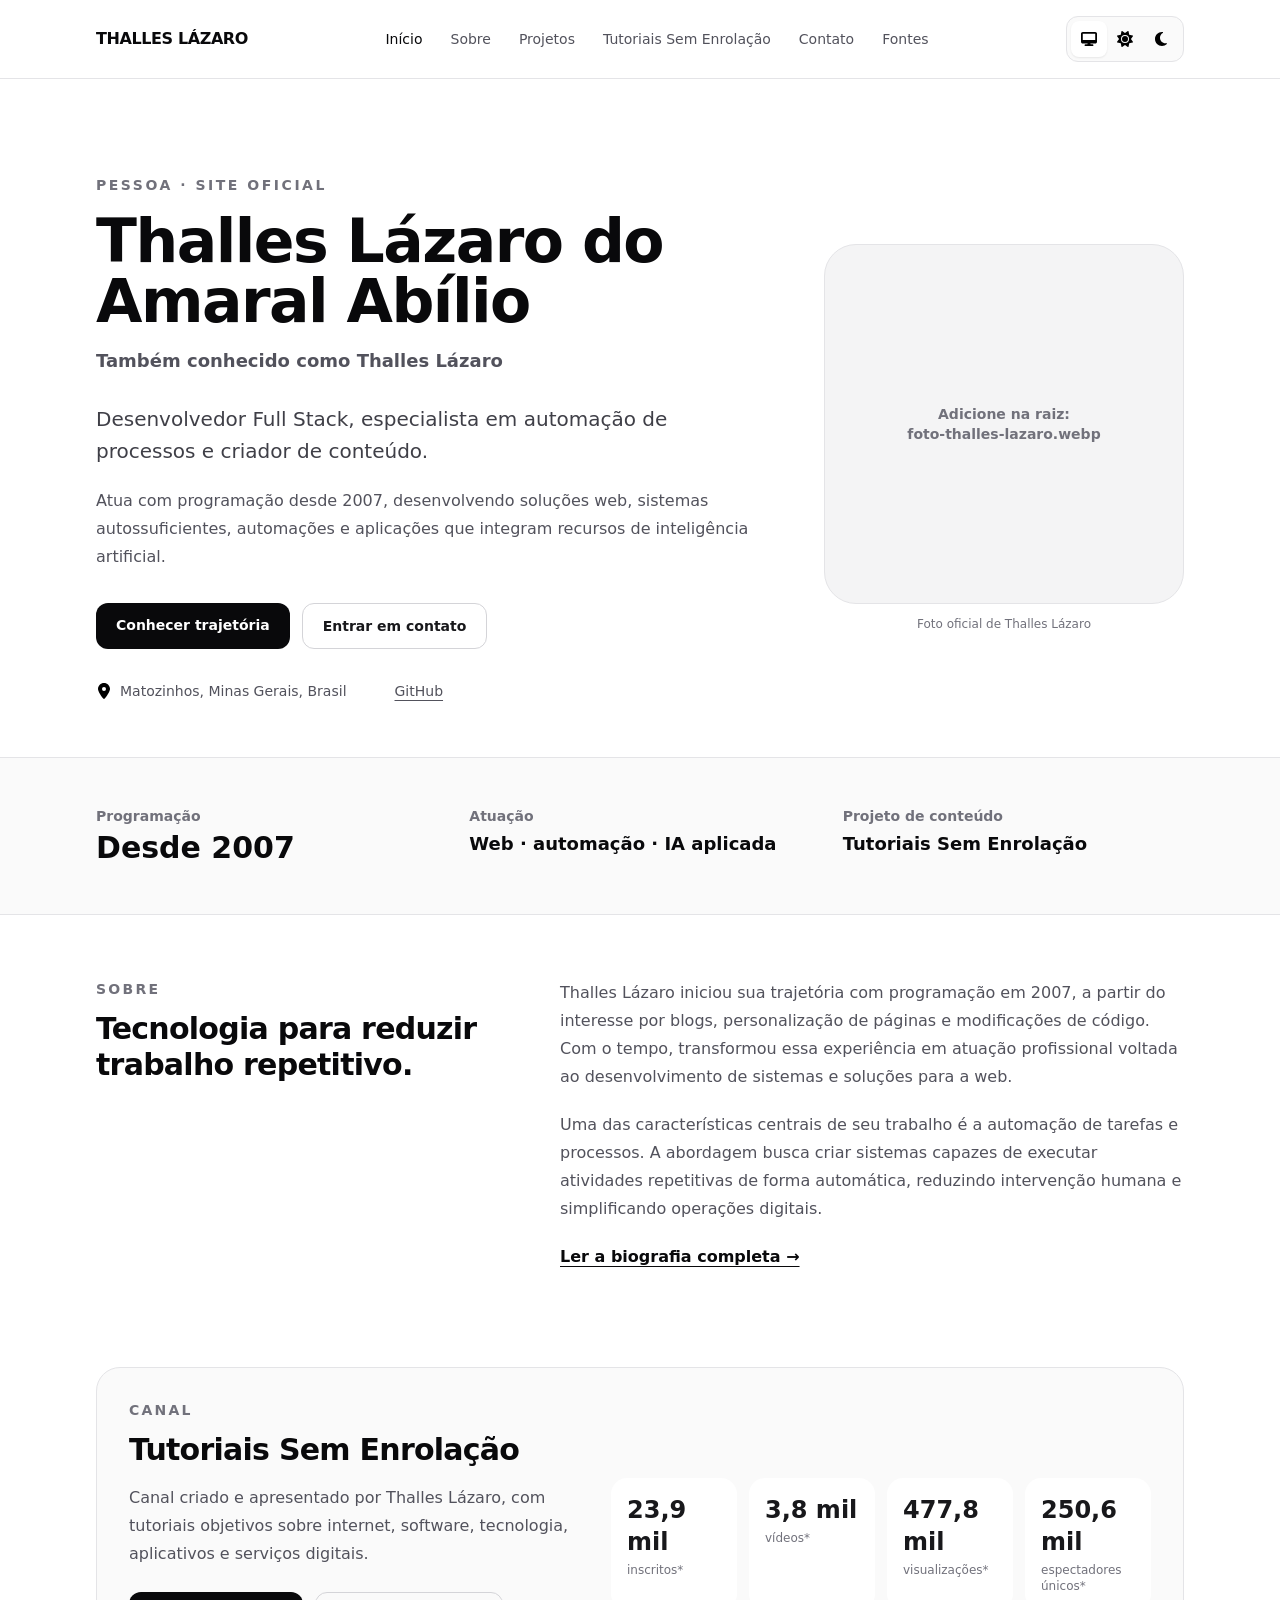
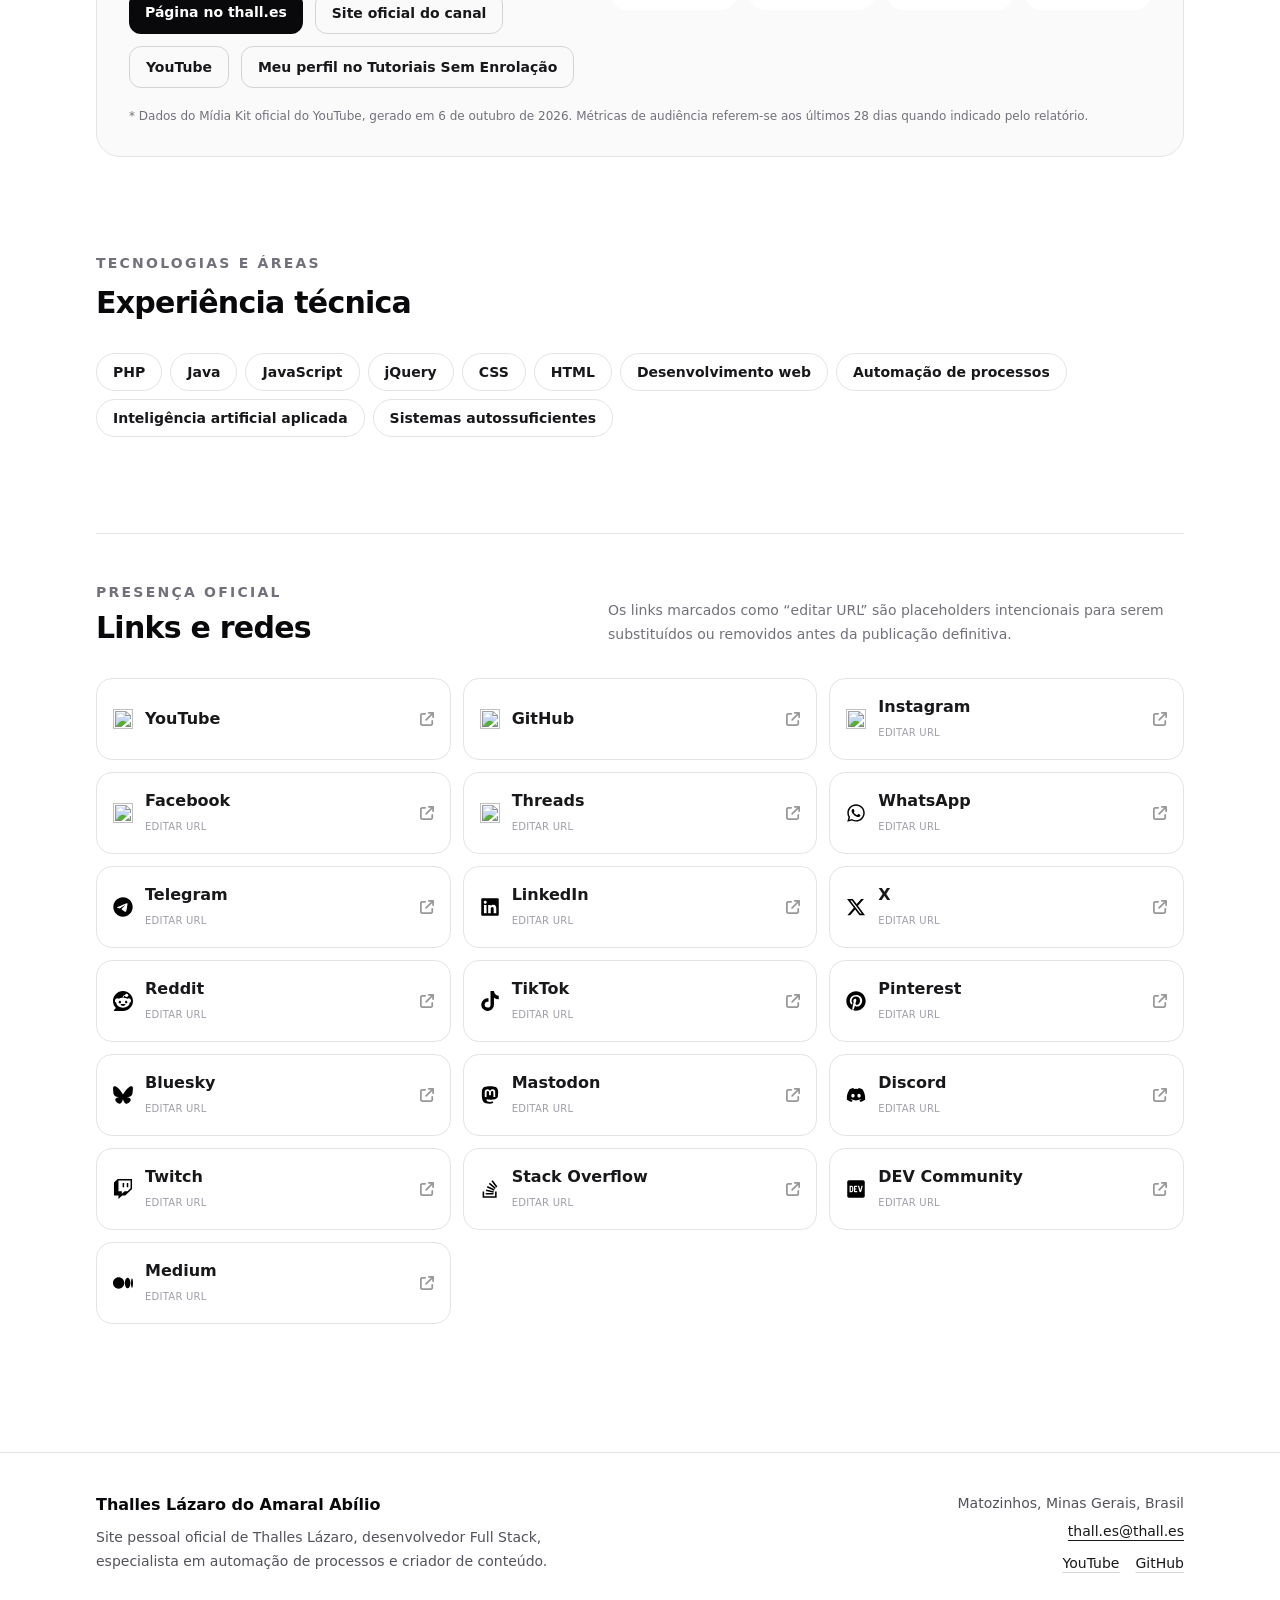
==== index.html @ d6cbf099 "Add files via upload" ====
<!doctype html>
<html lang="pt-BR">
<head>
  <meta charset="utf-8">
  <meta name="viewport" content="width=device-width,initial-scale=1">
  <title>Thalles Lázaro — Desenvolvedor Full Stack e Automação</title>
  <meta name="description" content="Site oficial de Thalles Lázaro do Amaral Abílio, desenvolvedor Full Stack, especialista em automação de processos e criador do canal Tutoriais Sem Enrolação.">
  <meta name="author" content="Thalles Lázaro do Amaral Abílio">
  <meta name="robots" content="index,follow,max-image-preview:large,max-snippet:-1,max-video-preview:-1">
  <meta name="referrer" content="strict-origin-when-cross-origin">
  <meta name="color-scheme" content="light dark">
  <meta name="theme-color" content="#fafafa" id="meta-theme-color">
  <link rel="canonical" href="https://thall.es/">
  <link rel="alternate" hreflang="pt-BR" href="https://thall.es/">
  <link rel="alternate" hreflang="x-default" href="https://thall.es/">
  <link rel="me" href="https://www.youtube.com/@TutoriaisSE">
  <link rel="me" href="https://github.com/ThallesLazaro/Eu">
  <link rel="me" href="http://tutoriaisse.com/perfil-thalles-lazaro">
  <link rel="icon" href="/favicon.svg" type="image/svg+xml">
  <link rel="manifest" href="/site.webmanifest">

  <meta property="og:locale" content="pt_BR">
  <meta property="og:type" content="profile">
  <meta property="og:site_name" content="Thalles Lázaro">
  <meta property="og:title" content="Thalles Lázaro — Desenvolvedor Full Stack e Automação">
  <meta property="og:description" content="Site oficial de Thalles Lázaro do Amaral Abílio, desenvolvedor Full Stack, especialista em automação de processos e criador do canal Tutoriais Sem Enrolação.">
  <meta property="og:url" content="https://thall.es/">
  <meta property="og:image" content="https://thall.es/thalles-lazaro-og.webp">
  <meta property="og:image:width" content="1200">
  <meta property="og:image:height" content="630">
  <meta property="og:image:alt" content="Thalles Lázaro — Desenvolvedor Full Stack e Automação">

  <meta name="twitter:card" content="summary_large_image">
  <meta name="twitter:title" content="Thalles Lázaro — Desenvolvedor Full Stack e Automação">
  <meta name="twitter:description" content="Site oficial de Thalles Lázaro do Amaral Abílio, desenvolvedor Full Stack, especialista em automação de processos e criador do canal Tutoriais Sem Enrolação.">
  <meta name="twitter:image" content="https://thall.es/thalles-lazaro-og.webp">
  <meta name="twitter:image:alt" content="Thalles Lázaro — Desenvolvedor Full Stack e Automação">

  <script>
(function () {
  const key = 'thalles-tema';
  const saved = localStorage.getItem(key);
  const mode = saved === 'claro' || saved === 'escuro' || saved === 'sistema' ? saved : 'sistema';
  const dark = mode === 'escuro' || (mode === 'sistema' && window.matchMedia('(prefers-color-scheme: dark)').matches);
  document.documentElement.classList.toggle('dark', dark);
  document.documentElement.dataset.themeMode = mode;
})();
</script>
  <link rel="stylesheet" href="/tailwind.css">
  <link rel="stylesheet" href="/estilo.css">
  <script type="application/ld+json">
{
  "@context": "https://schema.org",
  "@graph": [
    {
      "@type": "Person",
      "@id": "https://thall.es/#thalles-lazaro",
      "name": "Thalles Lázaro do Amaral Abílio",
      "alternateName": "Thalles Lázaro",
      "url": "https://thall.es/",
      "description": "Desenvolvedor Full Stack, especialista em automação de processos e criador de conteúdo, com atuação em programação desde 2007.",
      "jobTitle": [
        "Desenvolvedor Full Stack",
        "Especialista em automação de processos",
        "Criador de conteúdo"
      ],
      "email": "mailto:thall.es@thall.es",
      "homeLocation": {
        "@type": "Place",
        "name": "Matozinhos, Minas Gerais, Brasil",
        "address": {
          "@type": "PostalAddress",
          "addressLocality": "Matozinhos",
          "addressRegion": "MG",
          "addressCountry": "BR"
        }
      },
      "knowsAbout": [
        "Desenvolvimento web",
        "PHP",
        "Java",
        "JavaScript",
        "jQuery",
        "CSS",
        "HTML",
        "Automação de processos",
        "Inteligência artificial aplicada a sistemas",
        "Aplicações web"
      ],
      "sameAs": [
        "https://www.youtube.com/@TutoriaisSE",
        "https://github.com/ThallesLazaro/Eu",
        "http://tutoriaisse.com/perfil-thalles-lazaro"
      ],
      "image": {
        "@id": "https://thall.es/#foto-thalles-lazaro"
      },
      "subjectOf": [
        {
          "@type": "ProfilePage",
          "name": "Perfil de Thalles Lázaro no Tutoriais Sem Enrolação",
          "url": "http://tutoriaisse.com/perfil-thalles-lazaro"
        }
      ]
    },
    {
      "@type": "ImageObject",
      "@id": "https://thall.es/#foto-thalles-lazaro",
      "name": "Thalles Lázaro do Amaral Abílio",
      "caption": "Foto oficial de Thalles Lázaro do Amaral Abílio",
      "contentUrl": "https://thall.es/foto-thalles-lazaro.webp",
      "url": "https://thall.es/foto-thalles-lazaro.webp",
      "representativeOfPage": true
    },
    {
      "@type": "WebSite",
      "@id": "https://thall.es/#website",
      "url": "https://thall.es/",
      "name": "Thalles Lázaro",
      "description": "Site pessoal oficial de Thalles Lázaro do Amaral Abílio.",
      "inLanguage": "pt-BR",
      "publisher": {
        "@id": "https://thall.es/#thalles-lazaro"
      }
    },
    {
      "@type": "ProfilePage",
      "@id": "https://thall.es/#profilepage",
      "url": "https://thall.es/",
      "name": "Thalles Lázaro do Amaral Abílio",
      "description": "Site oficial de Thalles Lázaro do Amaral Abílio, desenvolvedor Full Stack, especialista em automação de processos e criador do canal Tutoriais Sem Enrolação.",
      "inLanguage": "pt-BR",
      "isPartOf": {
        "@id": "https://thall.es/#website"
      },
      "about": {
        "@id": "https://thall.es/#thalles-lazaro"
      },
      "mainEntity": {
        "@id": "https://thall.es/#thalles-lazaro"
      },
      "primaryImageOfPage": {
        "@id": "https://thall.es/#foto-thalles-lazaro"
      }
    }
  ]
}
</script>
  <script src="/script.js" defer></script>
</head>
<body class="min-h-screen bg-white text-zinc-900 antialiased dark:bg-zinc-950 dark:text-zinc-100">

<header class="border-b border-zinc-200 bg-white/95 dark:border-zinc-800 dark:bg-zinc-950/95">
  <div class="mx-auto flex max-w-6xl items-center justify-between gap-4 px-4 py-4 sm:px-6 lg:px-8">
    <a href="/" class="min-w-0 text-base font-black tracking-tight text-zinc-950 dark:text-white" aria-label="Thalles Lázaro — início">THALLES LÁZARO</a>
    <nav class="hidden items-center gap-1 lg:flex" aria-label="Navegação principal"><a href="/" class="rounded-lg px-3 py-2 text-sm font-medium transition hover:bg-zinc-100 dark:hover:bg-zinc-900 text-zinc-950 dark:text-white" aria-current="page">Início</a><a href="/sobre" class="rounded-lg px-3 py-2 text-sm font-medium transition hover:bg-zinc-100 dark:hover:bg-zinc-900 text-zinc-600 dark:text-zinc-300" >Sobre</a><a href="/projetos" class="rounded-lg px-3 py-2 text-sm font-medium transition hover:bg-zinc-100 dark:hover:bg-zinc-900 text-zinc-600 dark:text-zinc-300" >Projetos</a><a href="/tutoriais-sem-enrolacao" class="rounded-lg px-3 py-2 text-sm font-medium transition hover:bg-zinc-100 dark:hover:bg-zinc-900 text-zinc-600 dark:text-zinc-300" >Tutoriais Sem Enrolação</a><a href="/contato" class="rounded-lg px-3 py-2 text-sm font-medium transition hover:bg-zinc-100 dark:hover:bg-zinc-900 text-zinc-600 dark:text-zinc-300" >Contato</a><a href="/fontes" class="rounded-lg px-3 py-2 text-sm font-medium transition hover:bg-zinc-100 dark:hover:bg-zinc-900 text-zinc-600 dark:text-zinc-300" >Fontes</a></nav>
    <div class="flex items-center gap-2">
      <div class="flex items-center rounded-xl border border-zinc-200 bg-zinc-50 p-1 dark:border-zinc-800 dark:bg-zinc-900" role="group" aria-label="Tema do site">
        <button type="button" data-theme-choice="sistema" class="theme-choice inline-flex min-h-9 min-w-9 items-center justify-center rounded-lg px-2 text-xs font-semibold text-zinc-600 transition hover:bg-white dark:text-zinc-300 dark:hover:bg-zinc-800" aria-label="Usar tema do sistema" title="Sistema">
          <img src="/fa-desktop.svg" alt="" class="h-4 w-4 dark:invert" width="16" height="16">
          <span class="sr-only">Sistema</span>
        </button>
        <button type="button" data-theme-choice="claro" class="theme-choice inline-flex min-h-9 min-w-9 items-center justify-center rounded-lg px-2 text-xs font-semibold text-zinc-600 transition hover:bg-white dark:text-zinc-300 dark:hover:bg-zinc-800" aria-label="Usar tema claro" title="Claro">
          <img src="/fa-sun.svg" alt="" class="h-4 w-4 dark:invert" width="16" height="16">
          <span class="sr-only">Claro</span>
        </button>
        <button type="button" data-theme-choice="escuro" class="theme-choice inline-flex min-h-9 min-w-9 items-center justify-center rounded-lg px-2 text-xs font-semibold text-zinc-600 transition hover:bg-white dark:text-zinc-300 dark:hover:bg-zinc-800" aria-label="Usar tema escuro" title="Escuro">
          <img src="/fa-moon.svg" alt="" class="h-4 w-4 dark:invert" width="16" height="16">
          <span class="sr-only">Escuro</span>
        </button>
      </div>
      <details class="relative lg:hidden">
        <summary class="flex min-h-11 min-w-11 cursor-pointer list-none items-center justify-center rounded-xl border border-zinc-200 bg-white text-zinc-900 dark:border-zinc-800 dark:bg-zinc-950 dark:text-white" aria-label="Abrir menu">
          <img src="/fa-bars.svg" alt="" class="h-5 w-5 dark:invert" width="20" height="20">
        </summary>
        <nav class="absolute right-0 z-20 mt-2 w-72 rounded-2xl border border-zinc-200 bg-white p-2 shadow-xl dark:border-zinc-800 dark:bg-zinc-950" aria-label="Navegação móvel"><a href="/" class="block rounded-lg px-3 py-2 text-sm font-medium hover:bg-zinc-100 dark:hover:bg-zinc-900">Início</a><a href="/sobre" class="block rounded-lg px-3 py-2 text-sm font-medium hover:bg-zinc-100 dark:hover:bg-zinc-900">Sobre</a><a href="/projetos" class="block rounded-lg px-3 py-2 text-sm font-medium hover:bg-zinc-100 dark:hover:bg-zinc-900">Projetos</a><a href="/tutoriais-sem-enrolacao" class="block rounded-lg px-3 py-2 text-sm font-medium hover:bg-zinc-100 dark:hover:bg-zinc-900">Tutoriais Sem Enrolação</a><a href="/contato" class="block rounded-lg px-3 py-2 text-sm font-medium hover:bg-zinc-100 dark:hover:bg-zinc-900">Contato</a><a href="/fontes" class="block rounded-lg px-3 py-2 text-sm font-medium hover:bg-zinc-100 dark:hover:bg-zinc-900">Fontes</a></nav>
      </details>
    </div>
  </div>
</header>
<main>

<section class="mx-auto max-w-6xl px-4 pb-14 pt-14 sm:px-6 sm:pt-20 lg:px-8 lg:pt-24">
  <div class="grid items-center gap-12 lg:grid-cols-[1fr_360px] lg:gap-16">
    <div>
      <p class="mb-4 text-sm font-bold uppercase tracking-[0.18em] text-zinc-500 dark:text-zinc-400">Pessoa · site oficial</p>
      <h1 class="max-w-4xl text-4xl font-black tracking-tight text-zinc-950 sm:text-5xl lg:text-6xl dark:text-white">Thalles Lázaro do Amaral Abílio</h1>
      <p class="mt-4 text-lg font-semibold text-zinc-600 dark:text-zinc-300">Também conhecido como Thalles Lázaro</p>
      <p class="mt-7 max-w-3xl text-xl leading-8 text-zinc-700 dark:text-zinc-300">Desenvolvedor Full Stack, especialista em automação de processos e criador de conteúdo.</p>
      <p class="mt-5 max-w-3xl text-base leading-7 text-zinc-600 dark:text-zinc-400">Atua com programação desde 2007, desenvolvendo soluções web, sistemas autossuficientes, automações e aplicações que integram recursos de inteligência artificial.</p>
      <div class="mt-8 flex flex-wrap gap-3">
        <a href="/sobre" class="rounded-xl bg-zinc-950 px-5 py-3 text-sm font-bold text-white transition hover:bg-zinc-800 dark:bg-white dark:text-zinc-950 dark:hover:bg-zinc-200">Conhecer trajetória</a>
        <a href="mailto:thall.es@thall.es" class="rounded-xl border border-zinc-300 px-5 py-3 text-sm font-bold text-zinc-900 transition hover:bg-zinc-50 dark:border-zinc-700 dark:text-white dark:hover:bg-zinc-900">Entrar em contato</a>
      </div>
      <div class="mt-8 flex flex-wrap gap-x-6 gap-y-3 text-sm text-zinc-600 dark:text-zinc-400">
        <span class="inline-flex items-center gap-2"><img src="/fa-location-dot.svg" alt="" class="h-4 w-4 dark:invert" width="16" height="16">Matozinhos, Minas Gerais, Brasil</span>
        <a href="https://github.com/ThallesLazaro/Eu" target="_blank" rel="me noopener noreferrer" class="inline-flex items-center gap-2 underline underline-offset-4"><img src="/fa-github.svg" alt="" class="h-4 w-4 dark:invert" width="16" height="16">GitHub</a>
      </div>
    </div>
    <div class="mx-auto w-full max-w-sm">
      <div class="aspect-square overflow-hidden rounded-[2rem] border border-zinc-200 bg-zinc-100 dark:border-zinc-800 dark:bg-zinc-900">
        <img src="/foto-thalles-lazaro.webp" alt="Thalles Lázaro do Amaral Abílio" width="1200" height="1200" fetchpriority="high" class="h-full w-full object-cover" onerror="this.hidden=true;this.nextElementSibling.hidden=false">
        <div hidden class="flex h-full w-full items-center justify-center text-center text-sm font-semibold text-zinc-500 dark:text-zinc-400">Adicione na raiz:<br>foto-thalles-lazaro.webp</div>
      </div>
      <p class="mt-3 text-center text-xs text-zinc-500 dark:text-zinc-500">Foto oficial de Thalles Lázaro</p>
    </div>
  </div>
</section>

<section class="border-y border-zinc-200 bg-zinc-50 dark:border-zinc-800 dark:bg-zinc-900/40">
  <div class="mx-auto grid max-w-6xl gap-8 px-4 py-12 sm:px-6 md:grid-cols-3 lg:px-8">
    <div><p class="text-sm font-semibold text-zinc-500">Programação</p><p class="mt-1 text-3xl font-black text-zinc-950 dark:text-white">Desde 2007</p></div>
    <div><p class="text-sm font-semibold text-zinc-500">Atuação</p><p class="mt-1 text-lg font-bold text-zinc-950 dark:text-white">Web · automação · IA aplicada</p></div>
    <div><p class="text-sm font-semibold text-zinc-500">Projeto de conteúdo</p><p class="mt-1 text-lg font-bold text-zinc-950 dark:text-white">Tutoriais Sem Enrolação</p></div>
  </div>
</section>

<section class="mx-auto max-w-6xl px-4 py-16 sm:px-6 lg:px-8">
  <div class="grid gap-12 lg:grid-cols-[0.8fr_1.2fr]">
    <div><p class="text-sm font-bold uppercase tracking-[0.16em] text-zinc-500">Sobre</p><h2 class="mt-3 text-3xl font-black tracking-tight text-zinc-950 dark:text-white">Tecnologia para reduzir trabalho repetitivo.</h2></div>
    <div class="space-y-5 text-base leading-7 text-zinc-600 dark:text-zinc-300">
      <p>Thalles Lázaro iniciou sua trajetória com programação em 2007, a partir do interesse por blogs, personalização de páginas e modificações de código. Com o tempo, transformou essa experiência em atuação profissional voltada ao desenvolvimento de sistemas e soluções para a web.</p>
      <p>Uma das características centrais de seu trabalho é a automação de tarefas e processos. A abordagem busca criar sistemas capazes de executar atividades repetitivas de forma automática, reduzindo intervenção humana e simplificando operações digitais.</p>
      <p><a href="/sobre" class="font-bold text-zinc-950 underline underline-offset-4 dark:text-white">Ler a biografia completa →</a></p>
    </div>
  </div>
</section>

<section class="mx-auto max-w-6xl px-4 py-8 sm:px-6 lg:px-8">
  <div class="rounded-3xl border border-zinc-200 bg-zinc-50 p-6 sm:p-8 dark:border-zinc-800 dark:bg-zinc-900/50">
    <div class="grid gap-8 lg:grid-cols-[1fr_1.2fr] lg:items-center">
      <div>
        <p class="text-sm font-bold uppercase tracking-[0.16em] text-zinc-500">Canal</p>
        <h2 class="mt-3 text-3xl font-black tracking-tight text-zinc-950 dark:text-white">Tutoriais Sem Enrolação</h2>
        <p class="mt-4 leading-7 text-zinc-600 dark:text-zinc-300">Canal criado e apresentado por Thalles Lázaro, com tutoriais objetivos sobre internet, software, tecnologia, aplicativos e serviços digitais.</p>
        <div class="mt-6 flex flex-wrap gap-3"><a href="/tutoriais-sem-enrolacao" class="rounded-xl bg-zinc-950 px-4 py-2.5 text-sm font-bold text-white dark:bg-white dark:text-zinc-950">Página no thall.es</a><a href="http://tutoriaisse.com/" target="_blank" rel="noopener noreferrer" class="rounded-xl border border-zinc-300 px-4 py-2.5 text-sm font-bold dark:border-zinc-700">Site oficial do canal</a><a href="https://www.youtube.com/@TutoriaisSE" target="_blank" rel="me noopener noreferrer" class="rounded-xl border border-zinc-300 px-4 py-2.5 text-sm font-bold dark:border-zinc-700">YouTube</a><a href="http://tutoriaisse.com/perfil-thalles-lazaro" target="_blank" rel="me noopener noreferrer" class="rounded-xl border border-zinc-300 px-4 py-2.5 text-sm font-bold dark:border-zinc-700">Meu perfil no Tutoriais Sem Enrolação</a></div>
      </div>
      <div class="grid grid-cols-2 gap-3 sm:grid-cols-4">
        <div class="rounded-2xl bg-white p-4 dark:bg-zinc-950"><p class="text-2xl font-black">23,9 mil</p><p class="mt-1 text-xs text-zinc-500">inscritos*</p></div>
        <div class="rounded-2xl bg-white p-4 dark:bg-zinc-950"><p class="text-2xl font-black">3,8 mil</p><p class="mt-1 text-xs text-zinc-500">vídeos*</p></div>
        <div class="rounded-2xl bg-white p-4 dark:bg-zinc-950"><p class="text-2xl font-black">477,8 mil</p><p class="mt-1 text-xs text-zinc-500">visualizações*</p></div>
        <div class="rounded-2xl bg-white p-4 dark:bg-zinc-950"><p class="text-2xl font-black">250,6 mil</p><p class="mt-1 text-xs text-zinc-500">espectadores únicos*</p></div>
      </div>
    </div>
    <p class="mt-5 text-xs text-zinc-500">* Dados do Mídia Kit oficial do YouTube, gerado em 6 de outubro de 2026. Métricas de audiência referem-se aos últimos 28 dias quando indicado pelo relatório.</p>
  </div>
</section>

<section class="mx-auto max-w-6xl px-4 py-16 sm:px-6 lg:px-8">
  <p class="text-sm font-bold uppercase tracking-[0.16em] text-zinc-500">Tecnologias e áreas</p>
  <h2 class="mt-3 text-3xl font-black tracking-tight text-zinc-950 dark:text-white">Experiência técnica</h2>
  <div class="mt-8 flex flex-wrap gap-2"><span class="rounded-full border border-zinc-200 bg-white px-4 py-2 text-sm font-semibold dark:border-zinc-800 dark:bg-zinc-900">PHP</span><span class="rounded-full border border-zinc-200 bg-white px-4 py-2 text-sm font-semibold dark:border-zinc-800 dark:bg-zinc-900">Java</span><span class="rounded-full border border-zinc-200 bg-white px-4 py-2 text-sm font-semibold dark:border-zinc-800 dark:bg-zinc-900">JavaScript</span><span class="rounded-full border border-zinc-200 bg-white px-4 py-2 text-sm font-semibold dark:border-zinc-800 dark:bg-zinc-900">jQuery</span><span class="rounded-full border border-zinc-200 bg-white px-4 py-2 text-sm font-semibold dark:border-zinc-800 dark:bg-zinc-900">CSS</span><span class="rounded-full border border-zinc-200 bg-white px-4 py-2 text-sm font-semibold dark:border-zinc-800 dark:bg-zinc-900">HTML</span><span class="rounded-full border border-zinc-200 bg-white px-4 py-2 text-sm font-semibold dark:border-zinc-800 dark:bg-zinc-900">Desenvolvimento web</span><span class="rounded-full border border-zinc-200 bg-white px-4 py-2 text-sm font-semibold dark:border-zinc-800 dark:bg-zinc-900">Automação de processos</span><span class="rounded-full border border-zinc-200 bg-white px-4 py-2 text-sm font-semibold dark:border-zinc-800 dark:bg-zinc-900">Inteligência artificial aplicada</span><span class="rounded-full border border-zinc-200 bg-white px-4 py-2 text-sm font-semibold dark:border-zinc-800 dark:bg-zinc-900">Sistemas autossuficientes</span></div>
</section>

<section class="mx-auto max-w-6xl px-4 py-8 sm:px-6 lg:px-8">
  <div class="flex flex-col gap-5 border-t border-zinc-200 pt-12 dark:border-zinc-800 sm:flex-row sm:items-end sm:justify-between">
    <div><p class="text-sm font-bold uppercase tracking-[0.16em] text-zinc-500">Presença oficial</p><h2 class="mt-2 text-3xl font-black tracking-tight text-zinc-950 dark:text-white">Links e redes</h2></div>
    <p class="max-w-xl text-sm leading-6 text-zinc-500">Os links marcados como “editar URL” são placeholders intencionais para serem substituídos ou removidos antes da publicação definitiva.</p>
  </div>
  <div class="mt-8 grid gap-3 sm:grid-cols-2 lg:grid-cols-3"><a href="https://www.youtube.com/@TutoriaisSE" target="_blank" rel="me noopener noreferrer" class="group flex min-h-16 items-center gap-3 rounded-2xl border border-zinc-200 bg-white p-4 transition hover:-translate-y-0.5 hover:border-zinc-400 dark:border-zinc-800 dark:bg-zinc-900 dark:hover:border-zinc-600" data-social-official="true">
          <img src="/fa-youtube.svg" alt="" class="h-5 w-5 shrink-0 dark:invert" width="20" height="20">
          <span class="min-w-0 flex-1"><span class="block font-semibold text-zinc-900 dark:text-white">YouTube</span></span>
          <img src="/fa-arrow-up-right-from-square.svg" alt="" class="h-3.5 w-3.5 opacity-40 dark:invert" width="14" height="14">
        </a>
<a href="https://github.com/ThallesLazaro/Eu" target="_blank" rel="me noopener noreferrer" class="group flex min-h-16 items-center gap-3 rounded-2xl border border-zinc-200 bg-white p-4 transition hover:-translate-y-0.5 hover:border-zinc-400 dark:border-zinc-800 dark:bg-zinc-900 dark:hover:border-zinc-600" data-social-official="true">
          <img src="/fa-github.svg" alt="" class="h-5 w-5 shrink-0 dark:invert" width="20" height="20">
          <span class="min-w-0 flex-1"><span class="block font-semibold text-zinc-900 dark:text-white">GitHub</span></span>
          <img src="/fa-arrow-up-right-from-square.svg" alt="" class="h-3.5 w-3.5 opacity-40 dark:invert" width="14" height="14">
        </a>
<a href="https://www.instagram.com/" target="_blank" rel="noopener noreferrer" class="group flex min-h-16 items-center gap-3 rounded-2xl border border-zinc-200 bg-white p-4 transition hover:-translate-y-0.5 hover:border-zinc-400 dark:border-zinc-800 dark:bg-zinc-900 dark:hover:border-zinc-600" data-social-placeholder="true">
          <img src="/fa-instagram.svg" alt="" class="h-5 w-5 shrink-0 dark:invert" width="20" height="20">
          <span class="min-w-0 flex-1"><span class="block font-semibold text-zinc-900 dark:text-white">Instagram</span><span class="text-[10px] uppercase tracking-wide text-zinc-400">editar URL</span></span>
          <img src="/fa-arrow-up-right-from-square.svg" alt="" class="h-3.5 w-3.5 opacity-40 dark:invert" width="14" height="14">
        </a>
<a href="https://www.facebook.com/" target="_blank" rel="noopener noreferrer" class="group flex min-h-16 items-center gap-3 rounded-2xl border border-zinc-200 bg-white p-4 transition hover:-translate-y-0.5 hover:border-zinc-400 dark:border-zinc-800 dark:bg-zinc-900 dark:hover:border-zinc-600" data-social-placeholder="true">
          <img src="/fa-facebook.svg" alt="" class="h-5 w-5 shrink-0 dark:invert" width="20" height="20">
          <span class="min-w-0 flex-1"><span class="block font-semibold text-zinc-900 dark:text-white">Facebook</span><span class="text-[10px] uppercase tracking-wide text-zinc-400">editar URL</span></span>
          <img src="/fa-arrow-up-right-from-square.svg" alt="" class="h-3.5 w-3.5 opacity-40 dark:invert" width="14" height="14">
        </a>
<a href="https://www.threads.com/" target="_blank" rel="noopener noreferrer" class="group flex min-h-16 items-center gap-3 rounded-2xl border border-zinc-200 bg-white p-4 transition hover:-translate-y-0.5 hover:border-zinc-400 dark:border-zinc-800 dark:bg-zinc-900 dark:hover:border-zinc-600" data-social-placeholder="true">
          <img src="/fa-threads.svg" alt="" class="h-5 w-5 shrink-0 dark:invert" width="20" height="20">
          <span class="min-w-0 flex-1"><span class="block font-semibold text-zinc-900 dark:text-white">Threads</span><span class="text-[10px] uppercase tracking-wide text-zinc-400">editar URL</span></span>
          <img src="/fa-arrow-up-right-from-square.svg" alt="" class="h-3.5 w-3.5 opacity-40 dark:invert" width="14" height="14">
        </a>
<a href="https://wa.me/" target="_blank" rel="noopener noreferrer" class="group flex min-h-16 items-center gap-3 rounded-2xl border border-zinc-200 bg-white p-4 transition hover:-translate-y-0.5 hover:border-zinc-400 dark:border-zinc-800 dark:bg-zinc-900 dark:hover:border-zinc-600" data-social-placeholder="true">
          <img src="/fa-whatsapp.svg" alt="" class="h-5 w-5 shrink-0 dark:invert" width="20" height="20">
          <span class="min-w-0 flex-1"><span class="block font-semibold text-zinc-900 dark:text-white">WhatsApp</span><span class="text-[10px] uppercase tracking-wide text-zinc-400">editar URL</span></span>
          <img src="/fa-arrow-up-right-from-square.svg" alt="" class="h-3.5 w-3.5 opacity-40 dark:invert" width="14" height="14">
        </a>
<a href="https://t.me/" target="_blank" rel="noopener noreferrer" class="group flex min-h-16 items-center gap-3 rounded-2xl border border-zinc-200 bg-white p-4 transition hover:-translate-y-0.5 hover:border-zinc-400 dark:border-zinc-800 dark:bg-zinc-900 dark:hover:border-zinc-600" data-social-placeholder="true">
          <img src="/fa-telegram.svg" alt="" class="h-5 w-5 shrink-0 dark:invert" width="20" height="20">
          <span class="min-w-0 flex-1"><span class="block font-semibold text-zinc-900 dark:text-white">Telegram</span><span class="text-[10px] uppercase tracking-wide text-zinc-400">editar URL</span></span>
          <img src="/fa-arrow-up-right-from-square.svg" alt="" class="h-3.5 w-3.5 opacity-40 dark:invert" width="14" height="14">
        </a>
<a href="https://www.linkedin.com/" target="_blank" rel="noopener noreferrer" class="group flex min-h-16 items-center gap-3 rounded-2xl border border-zinc-200 bg-white p-4 transition hover:-translate-y-0.5 hover:border-zinc-400 dark:border-zinc-800 dark:bg-zinc-900 dark:hover:border-zinc-600" data-social-placeholder="true">
          <img src="/fa-linkedin.svg" alt="" class="h-5 w-5 shrink-0 dark:invert" width="20" height="20">
          <span class="min-w-0 flex-1"><span class="block font-semibold text-zinc-900 dark:text-white">LinkedIn</span><span class="text-[10px] uppercase tracking-wide text-zinc-400">editar URL</span></span>
          <img src="/fa-arrow-up-right-from-square.svg" alt="" class="h-3.5 w-3.5 opacity-40 dark:invert" width="14" height="14">
        </a>
<a href="https://x.com/" target="_blank" rel="noopener noreferrer" class="group flex min-h-16 items-center gap-3 rounded-2xl border border-zinc-200 bg-white p-4 transition hover:-translate-y-0.5 hover:border-zinc-400 dark:border-zinc-800 dark:bg-zinc-900 dark:hover:border-zinc-600" data-social-placeholder="true">
          <img src="/fa-x-twitter.svg" alt="" class="h-5 w-5 shrink-0 dark:invert" width="20" height="20">
          <span class="min-w-0 flex-1"><span class="block font-semibold text-zinc-900 dark:text-white">X</span><span class="text-[10px] uppercase tracking-wide text-zinc-400">editar URL</span></span>
          <img src="/fa-arrow-up-right-from-square.svg" alt="" class="h-3.5 w-3.5 opacity-40 dark:invert" width="14" height="14">
        </a>
<a href="https://www.reddit.com/" target="_blank" rel="noopener noreferrer" class="group flex min-h-16 items-center gap-3 rounded-2xl border border-zinc-200 bg-white p-4 transition hover:-translate-y-0.5 hover:border-zinc-400 dark:border-zinc-800 dark:bg-zinc-900 dark:hover:border-zinc-600" data-social-placeholder="true">
          <img src="/fa-reddit.svg" alt="" class="h-5 w-5 shrink-0 dark:invert" width="20" height="20">
          <span class="min-w-0 flex-1"><span class="block font-semibold text-zinc-900 dark:text-white">Reddit</span><span class="text-[10px] uppercase tracking-wide text-zinc-400">editar URL</span></span>
          <img src="/fa-arrow-up-right-from-square.svg" alt="" class="h-3.5 w-3.5 opacity-40 dark:invert" width="14" height="14">
        </a>
<a href="https://www.tiktok.com/" target="_blank" rel="noopener noreferrer" class="group flex min-h-16 items-center gap-3 rounded-2xl border border-zinc-200 bg-white p-4 transition hover:-translate-y-0.5 hover:border-zinc-400 dark:border-zinc-800 dark:bg-zinc-900 dark:hover:border-zinc-600" data-social-placeholder="true">
          <img src="/fa-tiktok.svg" alt="" class="h-5 w-5 shrink-0 dark:invert" width="20" height="20">
          <span class="min-w-0 flex-1"><span class="block font-semibold text-zinc-900 dark:text-white">TikTok</span><span class="text-[10px] uppercase tracking-wide text-zinc-400">editar URL</span></span>
          <img src="/fa-arrow-up-right-from-square.svg" alt="" class="h-3.5 w-3.5 opacity-40 dark:invert" width="14" height="14">
        </a>
<a href="https://www.pinterest.com/" target="_blank" rel="noopener noreferrer" class="group flex min-h-16 items-center gap-3 rounded-2xl border border-zinc-200 bg-white p-4 transition hover:-translate-y-0.5 hover:border-zinc-400 dark:border-zinc-800 dark:bg-zinc-900 dark:hover:border-zinc-600" data-social-placeholder="true">
          <img src="/fa-pinterest.svg" alt="" class="h-5 w-5 shrink-0 dark:invert" width="20" height="20">
          <span class="min-w-0 flex-1"><span class="block font-semibold text-zinc-900 dark:text-white">Pinterest</span><span class="text-[10px] uppercase tracking-wide text-zinc-400">editar URL</span></span>
          <img src="/fa-arrow-up-right-from-square.svg" alt="" class="h-3.5 w-3.5 opacity-40 dark:invert" width="14" height="14">
        </a>
<a href="https://bsky.app/" target="_blank" rel="noopener noreferrer" class="group flex min-h-16 items-center gap-3 rounded-2xl border border-zinc-200 bg-white p-4 transition hover:-translate-y-0.5 hover:border-zinc-400 dark:border-zinc-800 dark:bg-zinc-900 dark:hover:border-zinc-600" data-social-placeholder="true">
          <img src="/fa-bluesky.svg" alt="" class="h-5 w-5 shrink-0 dark:invert" width="20" height="20">
          <span class="min-w-0 flex-1"><span class="block font-semibold text-zinc-900 dark:text-white">Bluesky</span><span class="text-[10px] uppercase tracking-wide text-zinc-400">editar URL</span></span>
          <img src="/fa-arrow-up-right-from-square.svg" alt="" class="h-3.5 w-3.5 opacity-40 dark:invert" width="14" height="14">
        </a>
<a href="https://mastodon.social/" target="_blank" rel="noopener noreferrer" class="group flex min-h-16 items-center gap-3 rounded-2xl border border-zinc-200 bg-white p-4 transition hover:-translate-y-0.5 hover:border-zinc-400 dark:border-zinc-800 dark:bg-zinc-900 dark:hover:border-zinc-600" data-social-placeholder="true">
          <img src="/fa-mastodon.svg" alt="" class="h-5 w-5 shrink-0 dark:invert" width="20" height="20">
          <span class="min-w-0 flex-1"><span class="block font-semibold text-zinc-900 dark:text-white">Mastodon</span><span class="text-[10px] uppercase tracking-wide text-zinc-400">editar URL</span></span>
          <img src="/fa-arrow-up-right-from-square.svg" alt="" class="h-3.5 w-3.5 opacity-40 dark:invert" width="14" height="14">
        </a>
<a href="https://discord.com/" target="_blank" rel="noopener noreferrer" class="group flex min-h-16 items-center gap-3 rounded-2xl border border-zinc-200 bg-white p-4 transition hover:-translate-y-0.5 hover:border-zinc-400 dark:border-zinc-800 dark:bg-zinc-900 dark:hover:border-zinc-600" data-social-placeholder="true">
          <img src="/fa-discord.svg" alt="" class="h-5 w-5 shrink-0 dark:invert" width="20" height="20">
          <span class="min-w-0 flex-1"><span class="block font-semibold text-zinc-900 dark:text-white">Discord</span><span class="text-[10px] uppercase tracking-wide text-zinc-400">editar URL</span></span>
          <img src="/fa-arrow-up-right-from-square.svg" alt="" class="h-3.5 w-3.5 opacity-40 dark:invert" width="14" height="14">
        </a>
<a href="https://www.twitch.tv/" target="_blank" rel="noopener noreferrer" class="group flex min-h-16 items-center gap-3 rounded-2xl border border-zinc-200 bg-white p-4 transition hover:-translate-y-0.5 hover:border-zinc-400 dark:border-zinc-800 dark:bg-zinc-900 dark:hover:border-zinc-600" data-social-placeholder="true">
          <img src="/fa-twitch.svg" alt="" class="h-5 w-5 shrink-0 dark:invert" width="20" height="20">
          <span class="min-w-0 flex-1"><span class="block font-semibold text-zinc-900 dark:text-white">Twitch</span><span class="text-[10px] uppercase tracking-wide text-zinc-400">editar URL</span></span>
          <img src="/fa-arrow-up-right-from-square.svg" alt="" class="h-3.5 w-3.5 opacity-40 dark:invert" width="14" height="14">
        </a>
<a href="https://stackoverflow.com/" target="_blank" rel="noopener noreferrer" class="group flex min-h-16 items-center gap-3 rounded-2xl border border-zinc-200 bg-white p-4 transition hover:-translate-y-0.5 hover:border-zinc-400 dark:border-zinc-800 dark:bg-zinc-900 dark:hover:border-zinc-600" data-social-placeholder="true">
          <img src="/fa-stack-overflow.svg" alt="" class="h-5 w-5 shrink-0 dark:invert" width="20" height="20">
          <span class="min-w-0 flex-1"><span class="block font-semibold text-zinc-900 dark:text-white">Stack Overflow</span><span class="text-[10px] uppercase tracking-wide text-zinc-400">editar URL</span></span>
          <img src="/fa-arrow-up-right-from-square.svg" alt="" class="h-3.5 w-3.5 opacity-40 dark:invert" width="14" height="14">
        </a>
<a href="https://dev.to/" target="_blank" rel="noopener noreferrer" class="group flex min-h-16 items-center gap-3 rounded-2xl border border-zinc-200 bg-white p-4 transition hover:-translate-y-0.5 hover:border-zinc-400 dark:border-zinc-800 dark:bg-zinc-900 dark:hover:border-zinc-600" data-social-placeholder="true">
          <img src="/fa-dev.svg" alt="" class="h-5 w-5 shrink-0 dark:invert" width="20" height="20">
          <span class="min-w-0 flex-1"><span class="block font-semibold text-zinc-900 dark:text-white">DEV Community</span><span class="text-[10px] uppercase tracking-wide text-zinc-400">editar URL</span></span>
          <img src="/fa-arrow-up-right-from-square.svg" alt="" class="h-3.5 w-3.5 opacity-40 dark:invert" width="14" height="14">
        </a>
<a href="https://medium.com/" target="_blank" rel="noopener noreferrer" class="group flex min-h-16 items-center gap-3 rounded-2xl border border-zinc-200 bg-white p-4 transition hover:-translate-y-0.5 hover:border-zinc-400 dark:border-zinc-800 dark:bg-zinc-900 dark:hover:border-zinc-600" data-social-placeholder="true">
          <img src="/fa-medium.svg" alt="" class="h-5 w-5 shrink-0 dark:invert" width="20" height="20">
          <span class="min-w-0 flex-1"><span class="block font-semibold text-zinc-900 dark:text-white">Medium</span><span class="text-[10px] uppercase tracking-wide text-zinc-400">editar URL</span></span>
          <img src="/fa-arrow-up-right-from-square.svg" alt="" class="h-3.5 w-3.5 opacity-40 dark:invert" width="14" height="14">
        </a></div>
</section>

</main>

<footer class="mt-24 border-t border-zinc-200 dark:border-zinc-800">
  <div class="mx-auto grid max-w-6xl gap-8 px-4 py-10 sm:px-6 md:grid-cols-2 lg:px-8">
    <div>
      <p class="font-bold text-zinc-950 dark:text-white">Thalles Lázaro do Amaral Abílio</p>
      <p class="mt-2 max-w-xl text-sm leading-6 text-zinc-600 dark:text-zinc-400">Site pessoal oficial de Thalles Lázaro, desenvolvedor Full Stack, especialista em automação de processos e criador de conteúdo.</p>
    </div>
    <div class="md:text-right">
      <p class="text-sm text-zinc-600 dark:text-zinc-400">Matozinhos, Minas Gerais, Brasil</p>
      <p class="mt-2 text-sm"><a href="mailto:thall.es@thall.es" class="font-medium underline underline-offset-4">thall.es@thall.es</a></p>
      <div class="mt-3 flex flex-wrap gap-x-4 gap-y-2 text-sm md:justify-end"><a href="https://www.youtube.com/@TutoriaisSE" target="_blank" rel="me noopener noreferrer" class="underline decoration-zinc-300 underline-offset-4 hover:decoration-zinc-950 dark:decoration-zinc-700 dark:hover:decoration-white">YouTube</a><a href="https://github.com/ThallesLazaro/Eu" target="_blank" rel="me noopener noreferrer" class="underline decoration-zinc-300 underline-offset-4 hover:decoration-zinc-950 dark:decoration-zinc-700 dark:hover:decoration-white">GitHub</a></div>
    </div>
  </div>
</footer>
</body>
</html>
---- estilo.css ----
html { scroll-behavior: smooth; }
html.dark { color-scheme: dark; }
html:not(.dark) { color-scheme: light; }
body { font-family: ui-sans-serif, system-ui, -apple-system, BlinkMacSystemFont, "Segoe UI", sans-serif; }
summary::-webkit-details-marker { display: none; }
.theme-choice.is-active { background: #ffffff; color: #09090b; box-shadow: 0 1px 2px rgb(0 0 0 / .08); }
.dark .theme-choice.is-active { background: #27272a; color: #ffffff; }
[data-social-placeholder="true"] { position: relative; }
[data-social-placeholder="true"]::after { content: ""; position: absolute; inset: 0; border-radius: inherit; pointer-events: none; }
:focus-visible { outline: 2px solid currentColor; outline-offset: 3px; }
@media (prefers-reduced-motion: reduce) { html { scroll-behavior: auto; } *, *::before, *::after { scroll-behavior: auto !important; transition-duration: .01ms !important; animation-duration: .01ms !important; animation-iteration-count: 1 !important; } }
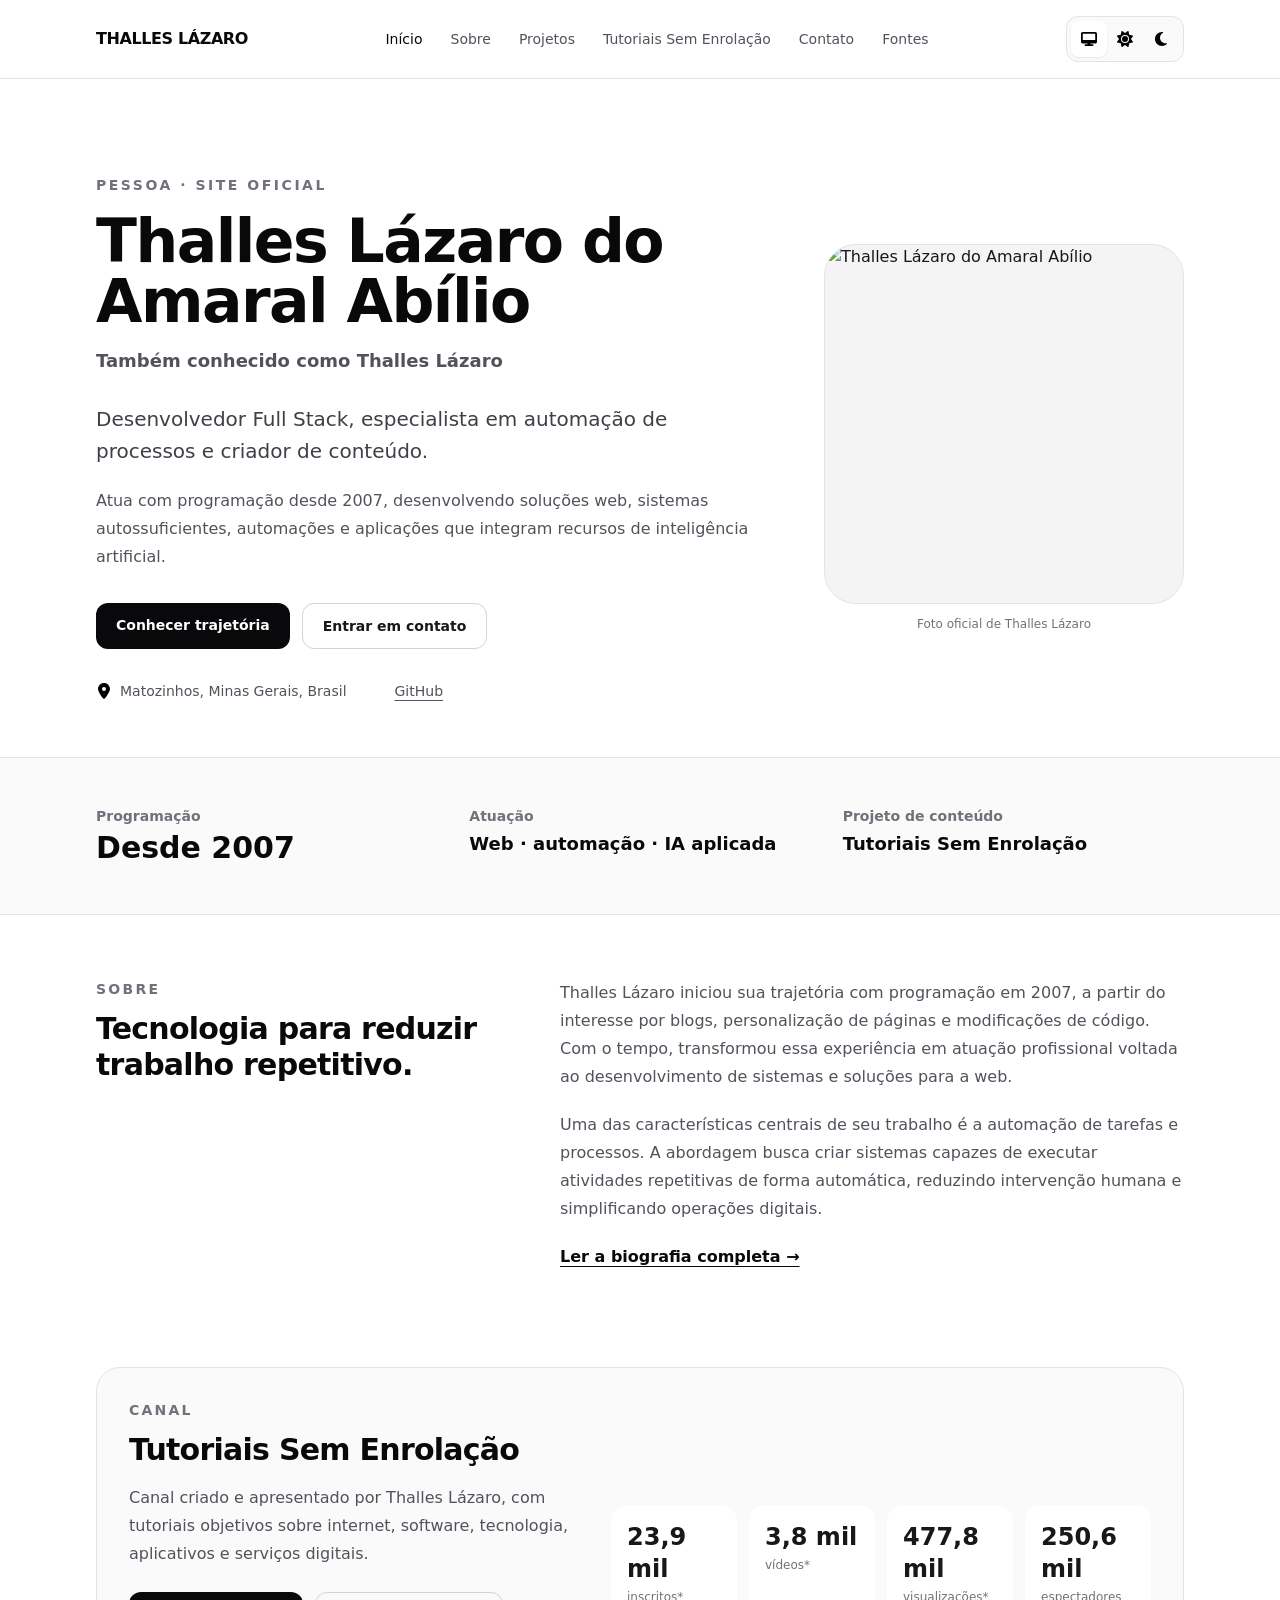
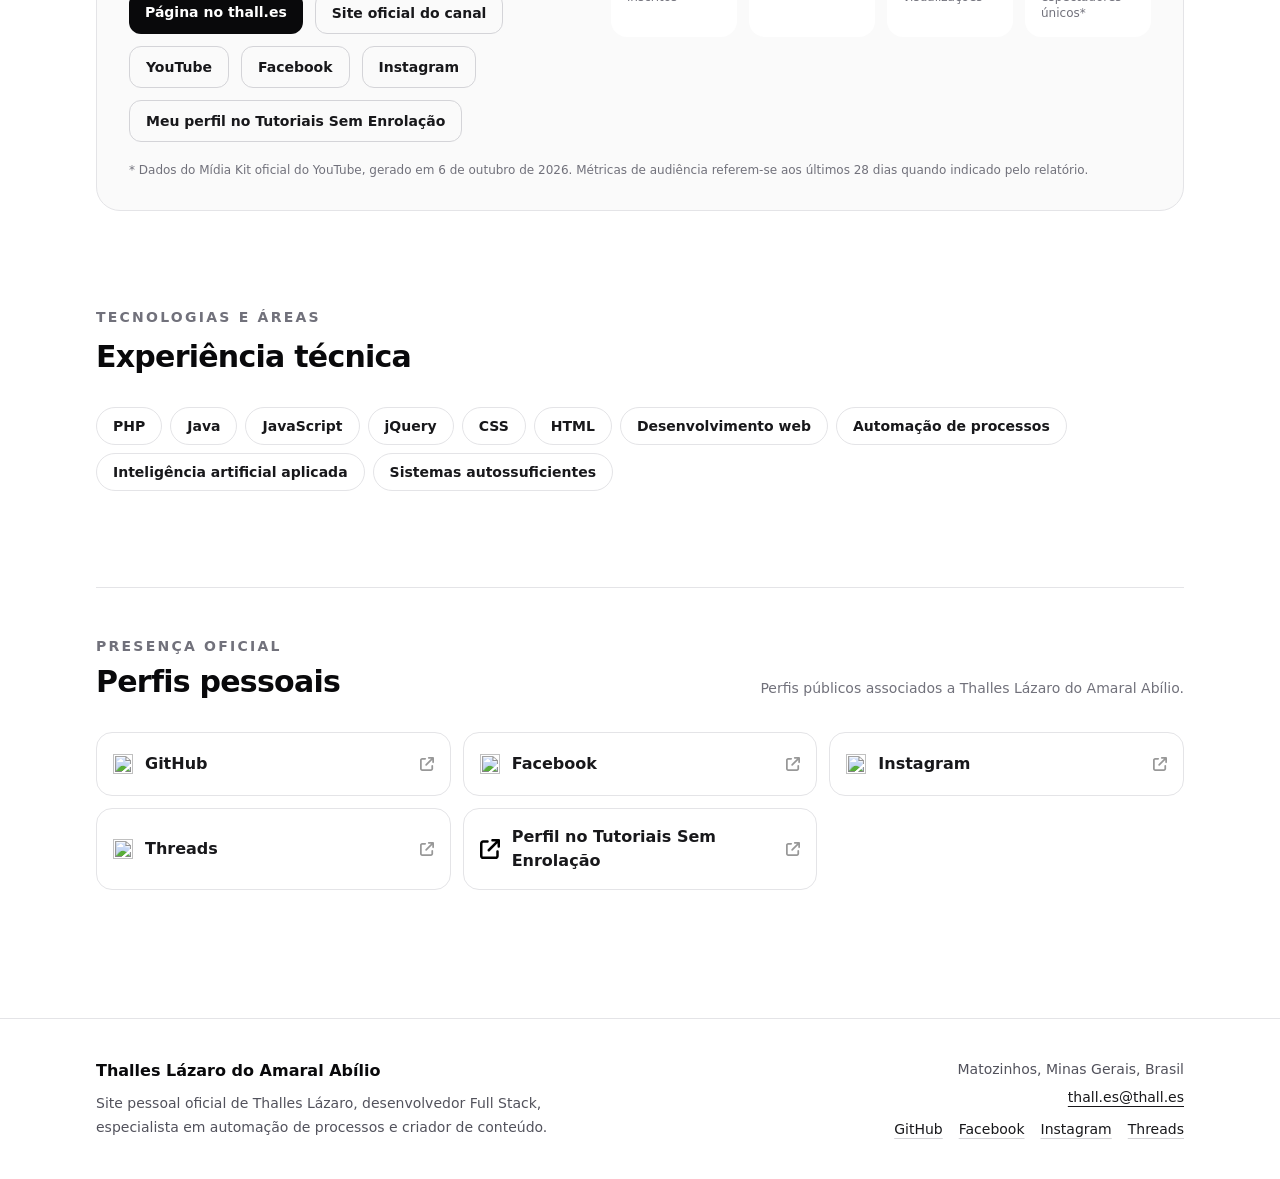
==== commit 60f326f7: "Add files via upload" ====
--- a/index.html
+++ b/index.html
@@ -13,11 +13,13 @@
   <link rel="canonical" href="https://thall.es/">
   <link rel="alternate" hreflang="pt-BR" href="https://thall.es/">
   <link rel="alternate" hreflang="x-default" href="https://thall.es/">
-  <link rel="me" href="https://www.youtube.com/@TutoriaisSE">
+  <link rel="me" href="https://www.facebook.com/www.Thall.es">
+  <link rel="me" href="https://www.instagram.com/eu.thall.es/">
+  <link rel="me" href="https://www.threads.com/@eu.thall.es">
   <link rel="me" href="https://github.com/ThallesLazaro/Eu">
   <link rel="me" href="http://tutoriaisse.com/perfil-thalles-lazaro">
-  <link rel="icon" href="/favicon.svg" type="image/svg+xml">
-  <link rel="manifest" href="/site.webmanifest">
+  <link rel="icon" href="favicon.svg" type="image/svg+xml">
+  <link rel="manifest" href="site.webmanifest">
 
   <meta property="og:locale" content="pt_BR">
   <meta property="og:type" content="profile">
@@ -46,8 +48,8 @@
   document.documentElement.dataset.themeMode = mode;
 })();
 </script>
-  <link rel="stylesheet" href="/tailwind.css">
-  <link rel="stylesheet" href="/estilo.css">
+  <link rel="stylesheet" href="tailwind.css">
+  <link rel="stylesheet" href="estilo.css">
   <script type="application/ld+json">
 {
   "@context": "https://schema.org",
@@ -88,7 +90,9 @@
         "Aplicações web"
       ],
       "sameAs": [
-        "https://www.youtube.com/@TutoriaisSE",
+        "https://www.facebook.com/www.Thall.es",
+        "https://www.instagram.com/eu.thall.es/",
+        "https://www.threads.com/@eu.thall.es",
         "https://github.com/ThallesLazaro/Eu",
         "http://tutoriaisse.com/perfil-thalles-lazaro"
       ],
@@ -146,7 +150,7 @@
   ]
 }
 </script>
-  <script src="/script.js" defer></script>
+  <script src="script.js" defer></script>
 </head>
 <body class="min-h-screen bg-white text-zinc-900 antialiased dark:bg-zinc-950 dark:text-zinc-100">
 
@@ -157,21 +161,21 @@
     <div class="flex items-center gap-2">
       <div class="flex items-center rounded-xl border border-zinc-200 bg-zinc-50 p-1 dark:border-zinc-800 dark:bg-zinc-900" role="group" aria-label="Tema do site">
         <button type="button" data-theme-choice="sistema" class="theme-choice inline-flex min-h-9 min-w-9 items-center justify-center rounded-lg px-2 text-xs font-semibold text-zinc-600 transition hover:bg-white dark:text-zinc-300 dark:hover:bg-zinc-800" aria-label="Usar tema do sistema" title="Sistema">
-          <img src="/fa-desktop.svg" alt="" class="h-4 w-4 dark:invert" width="16" height="16">
+          <img src="fa-desktop.svg" alt="" class="h-4 w-4 dark:invert" width="16" height="16">
           <span class="sr-only">Sistema</span>
         </button>
         <button type="button" data-theme-choice="claro" class="theme-choice inline-flex min-h-9 min-w-9 items-center justify-center rounded-lg px-2 text-xs font-semibold text-zinc-600 transition hover:bg-white dark:text-zinc-300 dark:hover:bg-zinc-800" aria-label="Usar tema claro" title="Claro">
-          <img src="/fa-sun.svg" alt="" class="h-4 w-4 dark:invert" width="16" height="16">
+          <img src="fa-sun.svg" alt="" class="h-4 w-4 dark:invert" width="16" height="16">
           <span class="sr-only">Claro</span>
         </button>
         <button type="button" data-theme-choice="escuro" class="theme-choice inline-flex min-h-9 min-w-9 items-center justify-center rounded-lg px-2 text-xs font-semibold text-zinc-600 transition hover:bg-white dark:text-zinc-300 dark:hover:bg-zinc-800" aria-label="Usar tema escuro" title="Escuro">
-          <img src="/fa-moon.svg" alt="" class="h-4 w-4 dark:invert" width="16" height="16">
+          <img src="fa-moon.svg" alt="" class="h-4 w-4 dark:invert" width="16" height="16">
           <span class="sr-only">Escuro</span>
         </button>
       </div>
       <details class="relative lg:hidden">
         <summary class="flex min-h-11 min-w-11 cursor-pointer list-none items-center justify-center rounded-xl border border-zinc-200 bg-white text-zinc-900 dark:border-zinc-800 dark:bg-zinc-950 dark:text-white" aria-label="Abrir menu">
-          <img src="/fa-bars.svg" alt="" class="h-5 w-5 dark:invert" width="20" height="20">
+          <img src="fa-bars.svg" alt="" class="h-5 w-5 dark:invert" width="20" height="20">
         </summary>
         <nav class="absolute right-0 z-20 mt-2 w-72 rounded-2xl border border-zinc-200 bg-white p-2 shadow-xl dark:border-zinc-800 dark:bg-zinc-950" aria-label="Navegação móvel"><a href="/" class="block rounded-lg px-3 py-2 text-sm font-medium hover:bg-zinc-100 dark:hover:bg-zinc-900">Início</a><a href="/sobre" class="block rounded-lg px-3 py-2 text-sm font-medium hover:bg-zinc-100 dark:hover:bg-zinc-900">Sobre</a><a href="/projetos" class="block rounded-lg px-3 py-2 text-sm font-medium hover:bg-zinc-100 dark:hover:bg-zinc-900">Projetos</a><a href="/tutoriais-sem-enrolacao" class="block rounded-lg px-3 py-2 text-sm font-medium hover:bg-zinc-100 dark:hover:bg-zinc-900">Tutoriais Sem Enrolação</a><a href="/contato" class="block rounded-lg px-3 py-2 text-sm font-medium hover:bg-zinc-100 dark:hover:bg-zinc-900">Contato</a><a href="/fontes" class="block rounded-lg px-3 py-2 text-sm font-medium hover:bg-zinc-100 dark:hover:bg-zinc-900">Fontes</a></nav>
       </details>
@@ -193,14 +197,13 @@
         <a href="mailto:thall.es@thall.es" class="rounded-xl border border-zinc-300 px-5 py-3 text-sm font-bold text-zinc-900 transition hover:bg-zinc-50 dark:border-zinc-700 dark:text-white dark:hover:bg-zinc-900">Entrar em contato</a>
       </div>
       <div class="mt-8 flex flex-wrap gap-x-6 gap-y-3 text-sm text-zinc-600 dark:text-zinc-400">
-        <span class="inline-flex items-center gap-2"><img src="/fa-location-dot.svg" alt="" class="h-4 w-4 dark:invert" width="16" height="16">Matozinhos, Minas Gerais, Brasil</span>
-        <a href="https://github.com/ThallesLazaro/Eu" target="_blank" rel="me noopener noreferrer" class="inline-flex items-center gap-2 underline underline-offset-4"><img src="/fa-github.svg" alt="" class="h-4 w-4 dark:invert" width="16" height="16">GitHub</a>
+        <span class="inline-flex items-center gap-2"><img src="fa-location-dot.svg" alt="" class="h-4 w-4 dark:invert" width="16" height="16">Matozinhos, Minas Gerais, Brasil</span>
+        <a href="https://github.com/ThallesLazaro/Eu" target="_blank" rel="me noopener noreferrer" class="inline-flex items-center gap-2 underline underline-offset-4"><img src="fa-github.svg" alt="" class="h-4 w-4 dark:invert" width="16" height="16">GitHub</a>
       </div>
     </div>
     <div class="mx-auto w-full max-w-sm">
       <div class="aspect-square overflow-hidden rounded-[2rem] border border-zinc-200 bg-zinc-100 dark:border-zinc-800 dark:bg-zinc-900">
-        <img src="/foto-thalles-lazaro.webp" alt="Thalles Lázaro do Amaral Abílio" width="1200" height="1200" fetchpriority="high" class="h-full w-full object-cover" onerror="this.hidden=true;this.nextElementSibling.hidden=false">
-        <div hidden class="flex h-full w-full items-center justify-center text-center text-sm font-semibold text-zinc-500 dark:text-zinc-400">Adicione na raiz:<br>foto-thalles-lazaro.webp</div>
+        <img src="foto-thalles-lazaro.webp" alt="Thalles Lázaro do Amaral Abílio" width="1200" height="1200" fetchpriority="high" class="h-full w-full object-cover">
       </div>
       <p class="mt-3 text-center text-xs text-zinc-500 dark:text-zinc-500">Foto oficial de Thalles Lázaro</p>
     </div>
@@ -233,7 +236,7 @@
         <p class="text-sm font-bold uppercase tracking-[0.16em] text-zinc-500">Canal</p>
         <h2 class="mt-3 text-3xl font-black tracking-tight text-zinc-950 dark:text-white">Tutoriais Sem Enrolação</h2>
         <p class="mt-4 leading-7 text-zinc-600 dark:text-zinc-300">Canal criado e apresentado por Thalles Lázaro, com tutoriais objetivos sobre internet, software, tecnologia, aplicativos e serviços digitais.</p>
-        <div class="mt-6 flex flex-wrap gap-3"><a href="/tutoriais-sem-enrolacao" class="rounded-xl bg-zinc-950 px-4 py-2.5 text-sm font-bold text-white dark:bg-white dark:text-zinc-950">Página no thall.es</a><a href="http://tutoriaisse.com/" target="_blank" rel="noopener noreferrer" class="rounded-xl border border-zinc-300 px-4 py-2.5 text-sm font-bold dark:border-zinc-700">Site oficial do canal</a><a href="https://www.youtube.com/@TutoriaisSE" target="_blank" rel="me noopener noreferrer" class="rounded-xl border border-zinc-300 px-4 py-2.5 text-sm font-bold dark:border-zinc-700">YouTube</a><a href="http://tutoriaisse.com/perfil-thalles-lazaro" target="_blank" rel="me noopener noreferrer" class="rounded-xl border border-zinc-300 px-4 py-2.5 text-sm font-bold dark:border-zinc-700">Meu perfil no Tutoriais Sem Enrolação</a></div>
+        <div class="mt-6 flex flex-wrap gap-3"><a href="/tutoriais-sem-enrolacao" class="rounded-xl bg-zinc-950 px-4 py-2.5 text-sm font-bold text-white dark:bg-white dark:text-zinc-950">Página no thall.es</a><a href="http://tutoriaisse.com/" target="_blank" rel="noopener noreferrer" class="rounded-xl border border-zinc-300 px-4 py-2.5 text-sm font-bold dark:border-zinc-700">Site oficial do canal</a><a href="https://youtube.com/@TutoriaisSE" target="_blank" rel="noopener noreferrer" class="rounded-xl border border-zinc-300 px-4 py-2.5 text-sm font-bold dark:border-zinc-700">YouTube</a><a href="https://www.facebook.com/TutoriaisSE/" target="_blank" rel="noopener noreferrer" class="rounded-xl border border-zinc-300 px-4 py-2.5 text-sm font-bold dark:border-zinc-700">Facebook</a><a href="https://www.instagram.com/tutoriaisse/" target="_blank" rel="noopener noreferrer" class="rounded-xl border border-zinc-300 px-4 py-2.5 text-sm font-bold dark:border-zinc-700">Instagram</a><a href="http://tutoriaisse.com/perfil-thalles-lazaro" target="_blank" rel="me noopener noreferrer" class="rounded-xl border border-zinc-300 px-4 py-2.5 text-sm font-bold dark:border-zinc-700">Meu perfil no Tutoriais Sem Enrolação</a></div>
       </div>
       <div class="grid grid-cols-2 gap-3 sm:grid-cols-4">
         <div class="rounded-2xl bg-white p-4 dark:bg-zinc-950"><p class="text-2xl font-black">23,9 mil</p><p class="mt-1 text-xs text-zinc-500">inscritos*</p></div>
@@ -254,103 +257,33 @@
 
 <section class="mx-auto max-w-6xl px-4 py-8 sm:px-6 lg:px-8">
   <div class="flex flex-col gap-5 border-t border-zinc-200 pt-12 dark:border-zinc-800 sm:flex-row sm:items-end sm:justify-between">
-    <div><p class="text-sm font-bold uppercase tracking-[0.16em] text-zinc-500">Presença oficial</p><h2 class="mt-2 text-3xl font-black tracking-tight text-zinc-950 dark:text-white">Links e redes</h2></div>
-    <p class="max-w-xl text-sm leading-6 text-zinc-500">Os links marcados como “editar URL” são placeholders intencionais para serem substituídos ou removidos antes da publicação definitiva.</p>
-  </div>
-  <div class="mt-8 grid gap-3 sm:grid-cols-2 lg:grid-cols-3"><a href="https://www.youtube.com/@TutoriaisSE" target="_blank" rel="me noopener noreferrer" class="group flex min-h-16 items-center gap-3 rounded-2xl border border-zinc-200 bg-white p-4 transition hover:-translate-y-0.5 hover:border-zinc-400 dark:border-zinc-800 dark:bg-zinc-900 dark:hover:border-zinc-600" data-social-official="true">
-          <img src="/fa-youtube.svg" alt="" class="h-5 w-5 shrink-0 dark:invert" width="20" height="20">
-          <span class="min-w-0 flex-1"><span class="block font-semibold text-zinc-900 dark:text-white">YouTube</span></span>
-          <img src="/fa-arrow-up-right-from-square.svg" alt="" class="h-3.5 w-3.5 opacity-40 dark:invert" width="14" height="14">
+    <div><p class="text-sm font-bold uppercase tracking-[0.16em] text-zinc-500">Presença oficial</p><h2 class="mt-2 text-3xl font-black tracking-tight text-zinc-950 dark:text-white">Perfis pessoais</h2></div>
+    <p class="max-w-xl text-sm leading-6 text-zinc-500">Perfis públicos associados a Thalles Lázaro do Amaral Abílio.</p>
+  </div>
+  <div class="mt-8 grid gap-3 sm:grid-cols-2 lg:grid-cols-3"><a href="https://github.com/ThallesLazaro/Eu" target="_blank" rel="me noopener noreferrer" class="group flex min-h-16 items-center gap-3 rounded-2xl border border-zinc-200 bg-white p-4 transition hover:-translate-y-0.5 hover:border-zinc-400 dark:border-zinc-800 dark:bg-zinc-900 dark:hover:border-zinc-600">
+          <img src="fa-github.svg" alt="" class="h-5 w-5 shrink-0 dark:invert" width="20" height="20">
+          <span class="min-w-0 flex-1"><span class="block font-semibold text-zinc-900 dark:text-white">GitHub</span></span>
+          <img src="fa-arrow-up-right-from-square.svg" alt="" class="h-3.5 w-3.5 opacity-40 dark:invert" width="14" height="14">
         </a>
-<a href="https://github.com/ThallesLazaro/Eu" target="_blank" rel="me noopener noreferrer" class="group flex min-h-16 items-center gap-3 rounded-2xl border border-zinc-200 bg-white p-4 transition hover:-translate-y-0.5 hover:border-zinc-400 dark:border-zinc-800 dark:bg-zinc-900 dark:hover:border-zinc-600" data-social-official="true">
-          <img src="/fa-github.svg" alt="" class="h-5 w-5 shrink-0 dark:invert" width="20" height="20">
-          <span class="min-w-0 flex-1"><span class="block font-semibold text-zinc-900 dark:text-white">GitHub</span></span>
-          <img src="/fa-arrow-up-right-from-square.svg" alt="" class="h-3.5 w-3.5 opacity-40 dark:invert" width="14" height="14">
+<a href="https://www.facebook.com/www.Thall.es" target="_blank" rel="me noopener noreferrer" class="group flex min-h-16 items-center gap-3 rounded-2xl border border-zinc-200 bg-white p-4 transition hover:-translate-y-0.5 hover:border-zinc-400 dark:border-zinc-800 dark:bg-zinc-900 dark:hover:border-zinc-600">
+          <img src="fa-facebook.svg" alt="" class="h-5 w-5 shrink-0 dark:invert" width="20" height="20">
+          <span class="min-w-0 flex-1"><span class="block font-semibold text-zinc-900 dark:text-white">Facebook</span></span>
+          <img src="fa-arrow-up-right-from-square.svg" alt="" class="h-3.5 w-3.5 opacity-40 dark:invert" width="14" height="14">
         </a>
-<a href="https://www.instagram.com/" target="_blank" rel="noopener noreferrer" class="group flex min-h-16 items-center gap-3 rounded-2xl border border-zinc-200 bg-white p-4 transition hover:-translate-y-0.5 hover:border-zinc-400 dark:border-zinc-800 dark:bg-zinc-900 dark:hover:border-zinc-600" data-social-placeholder="true">
-          <img src="/fa-instagram.svg" alt="" class="h-5 w-5 shrink-0 dark:invert" width="20" height="20">
-          <span class="min-w-0 flex-1"><span class="block font-semibold text-zinc-900 dark:text-white">Instagram</span><span class="text-[10px] uppercase tracking-wide text-zinc-400">editar URL</span></span>
-          <img src="/fa-arrow-up-right-from-square.svg" alt="" class="h-3.5 w-3.5 opacity-40 dark:invert" width="14" height="14">
+<a href="https://www.instagram.com/eu.thall.es/" target="_blank" rel="me noopener noreferrer" class="group flex min-h-16 items-center gap-3 rounded-2xl border border-zinc-200 bg-white p-4 transition hover:-translate-y-0.5 hover:border-zinc-400 dark:border-zinc-800 dark:bg-zinc-900 dark:hover:border-zinc-600">
+          <img src="fa-instagram.svg" alt="" class="h-5 w-5 shrink-0 dark:invert" width="20" height="20">
+          <span class="min-w-0 flex-1"><span class="block font-semibold text-zinc-900 dark:text-white">Instagram</span></span>
+          <img src="fa-arrow-up-right-from-square.svg" alt="" class="h-3.5 w-3.5 opacity-40 dark:invert" width="14" height="14">
         </a>
-<a href="https://www.facebook.com/" target="_blank" rel="noopener noreferrer" class="group flex min-h-16 items-center gap-3 rounded-2xl border border-zinc-200 bg-white p-4 transition hover:-translate-y-0.5 hover:border-zinc-400 dark:border-zinc-800 dark:bg-zinc-900 dark:hover:border-zinc-600" data-social-placeholder="true">
-          <img src="/fa-facebook.svg" alt="" class="h-5 w-5 shrink-0 dark:invert" width="20" height="20">
-          <span class="min-w-0 flex-1"><span class="block font-semibold text-zinc-900 dark:text-white">Facebook</span><span class="text-[10px] uppercase tracking-wide text-zinc-400">editar URL</span></span>
-          <img src="/fa-arrow-up-right-from-square.svg" alt="" class="h-3.5 w-3.5 opacity-40 dark:invert" width="14" height="14">
+<a href="https://www.threads.com/@eu.thall.es" target="_blank" rel="me noopener noreferrer" class="group flex min-h-16 items-center gap-3 rounded-2xl border border-zinc-200 bg-white p-4 transition hover:-translate-y-0.5 hover:border-zinc-400 dark:border-zinc-800 dark:bg-zinc-900 dark:hover:border-zinc-600">
+          <img src="fa-threads.svg" alt="" class="h-5 w-5 shrink-0 dark:invert" width="20" height="20">
+          <span class="min-w-0 flex-1"><span class="block font-semibold text-zinc-900 dark:text-white">Threads</span></span>
+          <img src="fa-arrow-up-right-from-square.svg" alt="" class="h-3.5 w-3.5 opacity-40 dark:invert" width="14" height="14">
         </a>
-<a href="https://www.threads.com/" target="_blank" rel="noopener noreferrer" class="group flex min-h-16 items-center gap-3 rounded-2xl border border-zinc-200 bg-white p-4 transition hover:-translate-y-0.5 hover:border-zinc-400 dark:border-zinc-800 dark:bg-zinc-900 dark:hover:border-zinc-600" data-social-placeholder="true">
-          <img src="/fa-threads.svg" alt="" class="h-5 w-5 shrink-0 dark:invert" width="20" height="20">
-          <span class="min-w-0 flex-1"><span class="block font-semibold text-zinc-900 dark:text-white">Threads</span><span class="text-[10px] uppercase tracking-wide text-zinc-400">editar URL</span></span>
-          <img src="/fa-arrow-up-right-from-square.svg" alt="" class="h-3.5 w-3.5 opacity-40 dark:invert" width="14" height="14">
-        </a>
-<a href="https://wa.me/" target="_blank" rel="noopener noreferrer" class="group flex min-h-16 items-center gap-3 rounded-2xl border border-zinc-200 bg-white p-4 transition hover:-translate-y-0.5 hover:border-zinc-400 dark:border-zinc-800 dark:bg-zinc-900 dark:hover:border-zinc-600" data-social-placeholder="true">
-          <img src="/fa-whatsapp.svg" alt="" class="h-5 w-5 shrink-0 dark:invert" width="20" height="20">
-          <span class="min-w-0 flex-1"><span class="block font-semibold text-zinc-900 dark:text-white">WhatsApp</span><span class="text-[10px] uppercase tracking-wide text-zinc-400">editar URL</span></span>
-          <img src="/fa-arrow-up-right-from-square.svg" alt="" class="h-3.5 w-3.5 opacity-40 dark:invert" width="14" height="14">
-        </a>
-<a href="https://t.me/" target="_blank" rel="noopener noreferrer" class="group flex min-h-16 items-center gap-3 rounded-2xl border border-zinc-200 bg-white p-4 transition hover:-translate-y-0.5 hover:border-zinc-400 dark:border-zinc-800 dark:bg-zinc-900 dark:hover:border-zinc-600" data-social-placeholder="true">
-          <img src="/fa-telegram.svg" alt="" class="h-5 w-5 shrink-0 dark:invert" width="20" height="20">
-          <span class="min-w-0 flex-1"><span class="block font-semibold text-zinc-900 dark:text-white">Telegram</span><span class="text-[10px] uppercase tracking-wide text-zinc-400">editar URL</span></span>
-          <img src="/fa-arrow-up-right-from-square.svg" alt="" class="h-3.5 w-3.5 opacity-40 dark:invert" width="14" height="14">
-        </a>
-<a href="https://www.linkedin.com/" target="_blank" rel="noopener noreferrer" class="group flex min-h-16 items-center gap-3 rounded-2xl border border-zinc-200 bg-white p-4 transition hover:-translate-y-0.5 hover:border-zinc-400 dark:border-zinc-800 dark:bg-zinc-900 dark:hover:border-zinc-600" data-social-placeholder="true">
-          <img src="/fa-linkedin.svg" alt="" class="h-5 w-5 shrink-0 dark:invert" width="20" height="20">
-          <span class="min-w-0 flex-1"><span class="block font-semibold text-zinc-900 dark:text-white">LinkedIn</span><span class="text-[10px] uppercase tracking-wide text-zinc-400">editar URL</span></span>
-          <img src="/fa-arrow-up-right-from-square.svg" alt="" class="h-3.5 w-3.5 opacity-40 dark:invert" width="14" height="14">
-        </a>
-<a href="https://x.com/" target="_blank" rel="noopener noreferrer" class="group flex min-h-16 items-center gap-3 rounded-2xl border border-zinc-200 bg-white p-4 transition hover:-translate-y-0.5 hover:border-zinc-400 dark:border-zinc-800 dark:bg-zinc-900 dark:hover:border-zinc-600" data-social-placeholder="true">
-          <img src="/fa-x-twitter.svg" alt="" class="h-5 w-5 shrink-0 dark:invert" width="20" height="20">
-          <span class="min-w-0 flex-1"><span class="block font-semibold text-zinc-900 dark:text-white">X</span><span class="text-[10px] uppercase tracking-wide text-zinc-400">editar URL</span></span>
-          <img src="/fa-arrow-up-right-from-square.svg" alt="" class="h-3.5 w-3.5 opacity-40 dark:invert" width="14" height="14">
-        </a>
-<a href="https://www.reddit.com/" target="_blank" rel="noopener noreferrer" class="group flex min-h-16 items-center gap-3 rounded-2xl border border-zinc-200 bg-white p-4 transition hover:-translate-y-0.5 hover:border-zinc-400 dark:border-zinc-800 dark:bg-zinc-900 dark:hover:border-zinc-600" data-social-placeholder="true">
-          <img src="/fa-reddit.svg" alt="" class="h-5 w-5 shrink-0 dark:invert" width="20" height="20">
-          <span class="min-w-0 flex-1"><span class="block font-semibold text-zinc-900 dark:text-white">Reddit</span><span class="text-[10px] uppercase tracking-wide text-zinc-400">editar URL</span></span>
-          <img src="/fa-arrow-up-right-from-square.svg" alt="" class="h-3.5 w-3.5 opacity-40 dark:invert" width="14" height="14">
-        </a>
-<a href="https://www.tiktok.com/" target="_blank" rel="noopener noreferrer" class="group flex min-h-16 items-center gap-3 rounded-2xl border border-zinc-200 bg-white p-4 transition hover:-translate-y-0.5 hover:border-zinc-400 dark:border-zinc-800 dark:bg-zinc-900 dark:hover:border-zinc-600" data-social-placeholder="true">
-          <img src="/fa-tiktok.svg" alt="" class="h-5 w-5 shrink-0 dark:invert" width="20" height="20">
-          <span class="min-w-0 flex-1"><span class="block font-semibold text-zinc-900 dark:text-white">TikTok</span><span class="text-[10px] uppercase tracking-wide text-zinc-400">editar URL</span></span>
-          <img src="/fa-arrow-up-right-from-square.svg" alt="" class="h-3.5 w-3.5 opacity-40 dark:invert" width="14" height="14">
-        </a>
-<a href="https://www.pinterest.com/" target="_blank" rel="noopener noreferrer" class="group flex min-h-16 items-center gap-3 rounded-2xl border border-zinc-200 bg-white p-4 transition hover:-translate-y-0.5 hover:border-zinc-400 dark:border-zinc-800 dark:bg-zinc-900 dark:hover:border-zinc-600" data-social-placeholder="true">
-          <img src="/fa-pinterest.svg" alt="" class="h-5 w-5 shrink-0 dark:invert" width="20" height="20">
-          <span class="min-w-0 flex-1"><span class="block font-semibold text-zinc-900 dark:text-white">Pinterest</span><span class="text-[10px] uppercase tracking-wide text-zinc-400">editar URL</span></span>
-          <img src="/fa-arrow-up-right-from-square.svg" alt="" class="h-3.5 w-3.5 opacity-40 dark:invert" width="14" height="14">
-        </a>
-<a href="https://bsky.app/" target="_blank" rel="noopener noreferrer" class="group flex min-h-16 items-center gap-3 rounded-2xl border border-zinc-200 bg-white p-4 transition hover:-translate-y-0.5 hover:border-zinc-400 dark:border-zinc-800 dark:bg-zinc-900 dark:hover:border-zinc-600" data-social-placeholder="true">
-          <img src="/fa-bluesky.svg" alt="" class="h-5 w-5 shrink-0 dark:invert" width="20" height="20">
-          <span class="min-w-0 flex-1"><span class="block font-semibold text-zinc-900 dark:text-white">Bluesky</span><span class="text-[10px] uppercase tracking-wide text-zinc-400">editar URL</span></span>
-          <img src="/fa-arrow-up-right-from-square.svg" alt="" class="h-3.5 w-3.5 opacity-40 dark:invert" width="14" height="14">
-        </a>
-<a href="https://mastodon.social/" target="_blank" rel="noopener noreferrer" class="group flex min-h-16 items-center gap-3 rounded-2xl border border-zinc-200 bg-white p-4 transition hover:-translate-y-0.5 hover:border-zinc-400 dark:border-zinc-800 dark:bg-zinc-900 dark:hover:border-zinc-600" data-social-placeholder="true">
-          <img src="/fa-mastodon.svg" alt="" class="h-5 w-5 shrink-0 dark:invert" width="20" height="20">
-          <span class="min-w-0 flex-1"><span class="block font-semibold text-zinc-900 dark:text-white">Mastodon</span><span class="text-[10px] uppercase tracking-wide text-zinc-400">editar URL</span></span>
-          <img src="/fa-arrow-up-right-from-square.svg" alt="" class="h-3.5 w-3.5 opacity-40 dark:invert" width="14" height="14">
-        </a>
-<a href="https://discord.com/" target="_blank" rel="noopener noreferrer" class="group flex min-h-16 items-center gap-3 rounded-2xl border border-zinc-200 bg-white p-4 transition hover:-translate-y-0.5 hover:border-zinc-400 dark:border-zinc-800 dark:bg-zinc-900 dark:hover:border-zinc-600" data-social-placeholder="true">
-          <img src="/fa-discord.svg" alt="" class="h-5 w-5 shrink-0 dark:invert" width="20" height="20">
-          <span class="min-w-0 flex-1"><span class="block font-semibold text-zinc-900 dark:text-white">Discord</span><span class="text-[10px] uppercase tracking-wide text-zinc-400">editar URL</span></span>
-          <img src="/fa-arrow-up-right-from-square.svg" alt="" class="h-3.5 w-3.5 opacity-40 dark:invert" width="14" height="14">
-        </a>
-<a href="https://www.twitch.tv/" target="_blank" rel="noopener noreferrer" class="group flex min-h-16 items-center gap-3 rounded-2xl border border-zinc-200 bg-white p-4 transition hover:-translate-y-0.5 hover:border-zinc-400 dark:border-zinc-800 dark:bg-zinc-900 dark:hover:border-zinc-600" data-social-placeholder="true">
-          <img src="/fa-twitch.svg" alt="" class="h-5 w-5 shrink-0 dark:invert" width="20" height="20">
-          <span class="min-w-0 flex-1"><span class="block font-semibold text-zinc-900 dark:text-white">Twitch</span><span class="text-[10px] uppercase tracking-wide text-zinc-400">editar URL</span></span>
-          <img src="/fa-arrow-up-right-from-square.svg" alt="" class="h-3.5 w-3.5 opacity-40 dark:invert" width="14" height="14">
-        </a>
-<a href="https://stackoverflow.com/" target="_blank" rel="noopener noreferrer" class="group flex min-h-16 items-center gap-3 rounded-2xl border border-zinc-200 bg-white p-4 transition hover:-translate-y-0.5 hover:border-zinc-400 dark:border-zinc-800 dark:bg-zinc-900 dark:hover:border-zinc-600" data-social-placeholder="true">
-          <img src="/fa-stack-overflow.svg" alt="" class="h-5 w-5 shrink-0 dark:invert" width="20" height="20">
-          <span class="min-w-0 flex-1"><span class="block font-semibold text-zinc-900 dark:text-white">Stack Overflow</span><span class="text-[10px] uppercase tracking-wide text-zinc-400">editar URL</span></span>
-          <img src="/fa-arrow-up-right-from-square.svg" alt="" class="h-3.5 w-3.5 opacity-40 dark:invert" width="14" height="14">
-        </a>
-<a href="https://dev.to/" target="_blank" rel="noopener noreferrer" class="group flex min-h-16 items-center gap-3 rounded-2xl border border-zinc-200 bg-white p-4 transition hover:-translate-y-0.5 hover:border-zinc-400 dark:border-zinc-800 dark:bg-zinc-900 dark:hover:border-zinc-600" data-social-placeholder="true">
-          <img src="/fa-dev.svg" alt="" class="h-5 w-5 shrink-0 dark:invert" width="20" height="20">
-          <span class="min-w-0 flex-1"><span class="block font-semibold text-zinc-900 dark:text-white">DEV Community</span><span class="text-[10px] uppercase tracking-wide text-zinc-400">editar URL</span></span>
-          <img src="/fa-arrow-up-right-from-square.svg" alt="" class="h-3.5 w-3.5 opacity-40 dark:invert" width="14" height="14">
-        </a>
-<a href="https://medium.com/" target="_blank" rel="noopener noreferrer" class="group flex min-h-16 items-center gap-3 rounded-2xl border border-zinc-200 bg-white p-4 transition hover:-translate-y-0.5 hover:border-zinc-400 dark:border-zinc-800 dark:bg-zinc-900 dark:hover:border-zinc-600" data-social-placeholder="true">
-          <img src="/fa-medium.svg" alt="" class="h-5 w-5 shrink-0 dark:invert" width="20" height="20">
-          <span class="min-w-0 flex-1"><span class="block font-semibold text-zinc-900 dark:text-white">Medium</span><span class="text-[10px] uppercase tracking-wide text-zinc-400">editar URL</span></span>
-          <img src="/fa-arrow-up-right-from-square.svg" alt="" class="h-3.5 w-3.5 opacity-40 dark:invert" width="14" height="14">
+<a href="http://tutoriaisse.com/perfil-thalles-lazaro" target="_blank" rel="me noopener noreferrer" class="group flex min-h-16 items-center gap-3 rounded-2xl border border-zinc-200 bg-white p-4 transition hover:-translate-y-0.5 hover:border-zinc-400 dark:border-zinc-800 dark:bg-zinc-900 dark:hover:border-zinc-600">
+          <img src="fa-arrow-up-right-from-square.svg" alt="" class="h-5 w-5 shrink-0 dark:invert" width="20" height="20">
+          <span class="min-w-0 flex-1"><span class="block font-semibold text-zinc-900 dark:text-white">Perfil no Tutoriais Sem Enrolação</span></span>
+          <img src="fa-arrow-up-right-from-square.svg" alt="" class="h-3.5 w-3.5 opacity-40 dark:invert" width="14" height="14">
         </a></div>
 </section>
 
@@ -365,7 +298,7 @@
     <div class="md:text-right">
       <p class="text-sm text-zinc-600 dark:text-zinc-400">Matozinhos, Minas Gerais, Brasil</p>
       <p class="mt-2 text-sm"><a href="mailto:thall.es@thall.es" class="font-medium underline underline-offset-4">thall.es@thall.es</a></p>
-      <div class="mt-3 flex flex-wrap gap-x-4 gap-y-2 text-sm md:justify-end"><a href="https://www.youtube.com/@TutoriaisSE" target="_blank" rel="me noopener noreferrer" class="underline decoration-zinc-300 underline-offset-4 hover:decoration-zinc-950 dark:decoration-zinc-700 dark:hover:decoration-white">YouTube</a><a href="https://github.com/ThallesLazaro/Eu" target="_blank" rel="me noopener noreferrer" class="underline decoration-zinc-300 underline-offset-4 hover:decoration-zinc-950 dark:decoration-zinc-700 dark:hover:decoration-white">GitHub</a></div>
+      <div class="mt-3 flex flex-wrap gap-x-4 gap-y-2 text-sm md:justify-end"><a href="https://github.com/ThallesLazaro/Eu" target="_blank" rel="me noopener noreferrer" class="underline decoration-zinc-300 underline-offset-4 hover:decoration-zinc-950 dark:decoration-zinc-700 dark:hover:decoration-white">GitHub</a><a href="https://www.facebook.com/www.Thall.es" target="_blank" rel="me noopener noreferrer" class="underline decoration-zinc-300 underline-offset-4 hover:decoration-zinc-950 dark:decoration-zinc-700 dark:hover:decoration-white">Facebook</a><a href="https://www.instagram.com/eu.thall.es/" target="_blank" rel="me noopener noreferrer" class="underline decoration-zinc-300 underline-offset-4 hover:decoration-zinc-950 dark:decoration-zinc-700 dark:hover:decoration-white">Instagram</a><a href="https://www.threads.com/@eu.thall.es" target="_blank" rel="me noopener noreferrer" class="underline decoration-zinc-300 underline-offset-4 hover:decoration-zinc-950 dark:decoration-zinc-700 dark:hover:decoration-white">Threads</a></div>
     </div>
   </div>
 </footer>
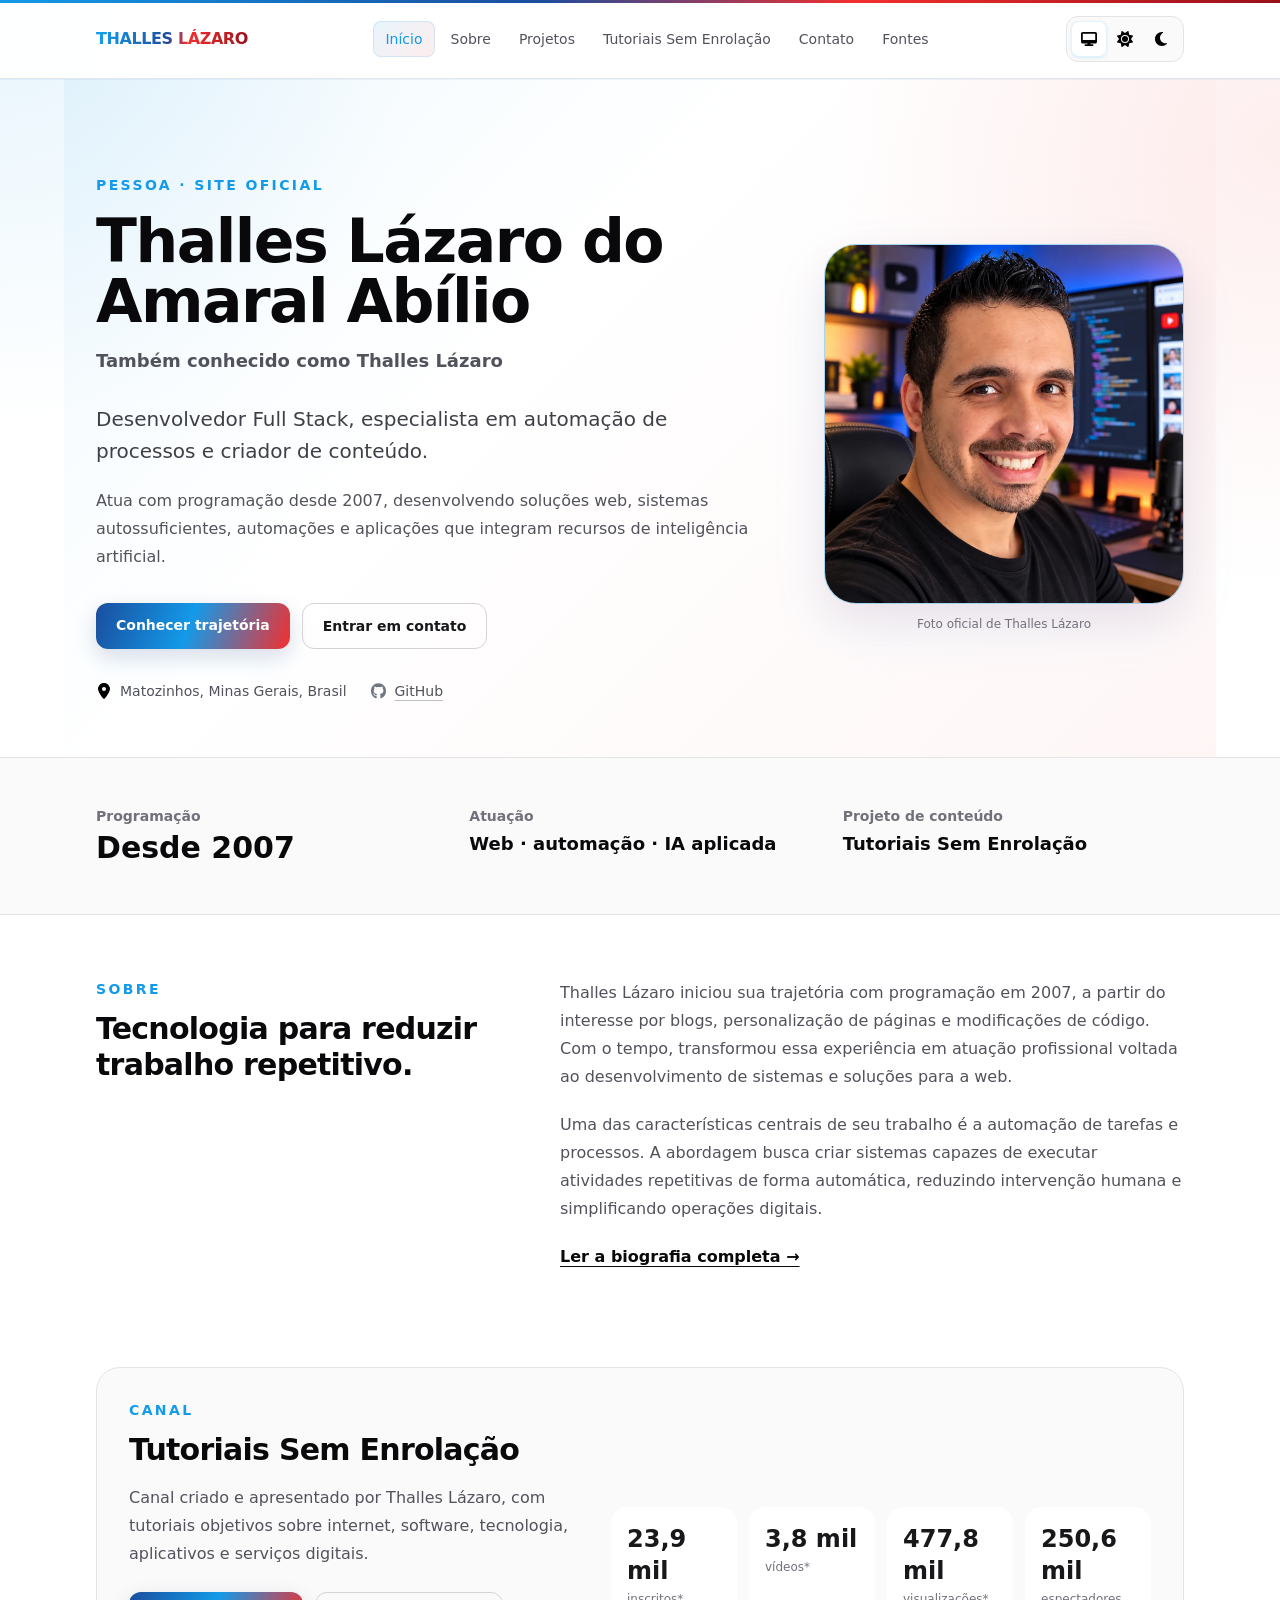
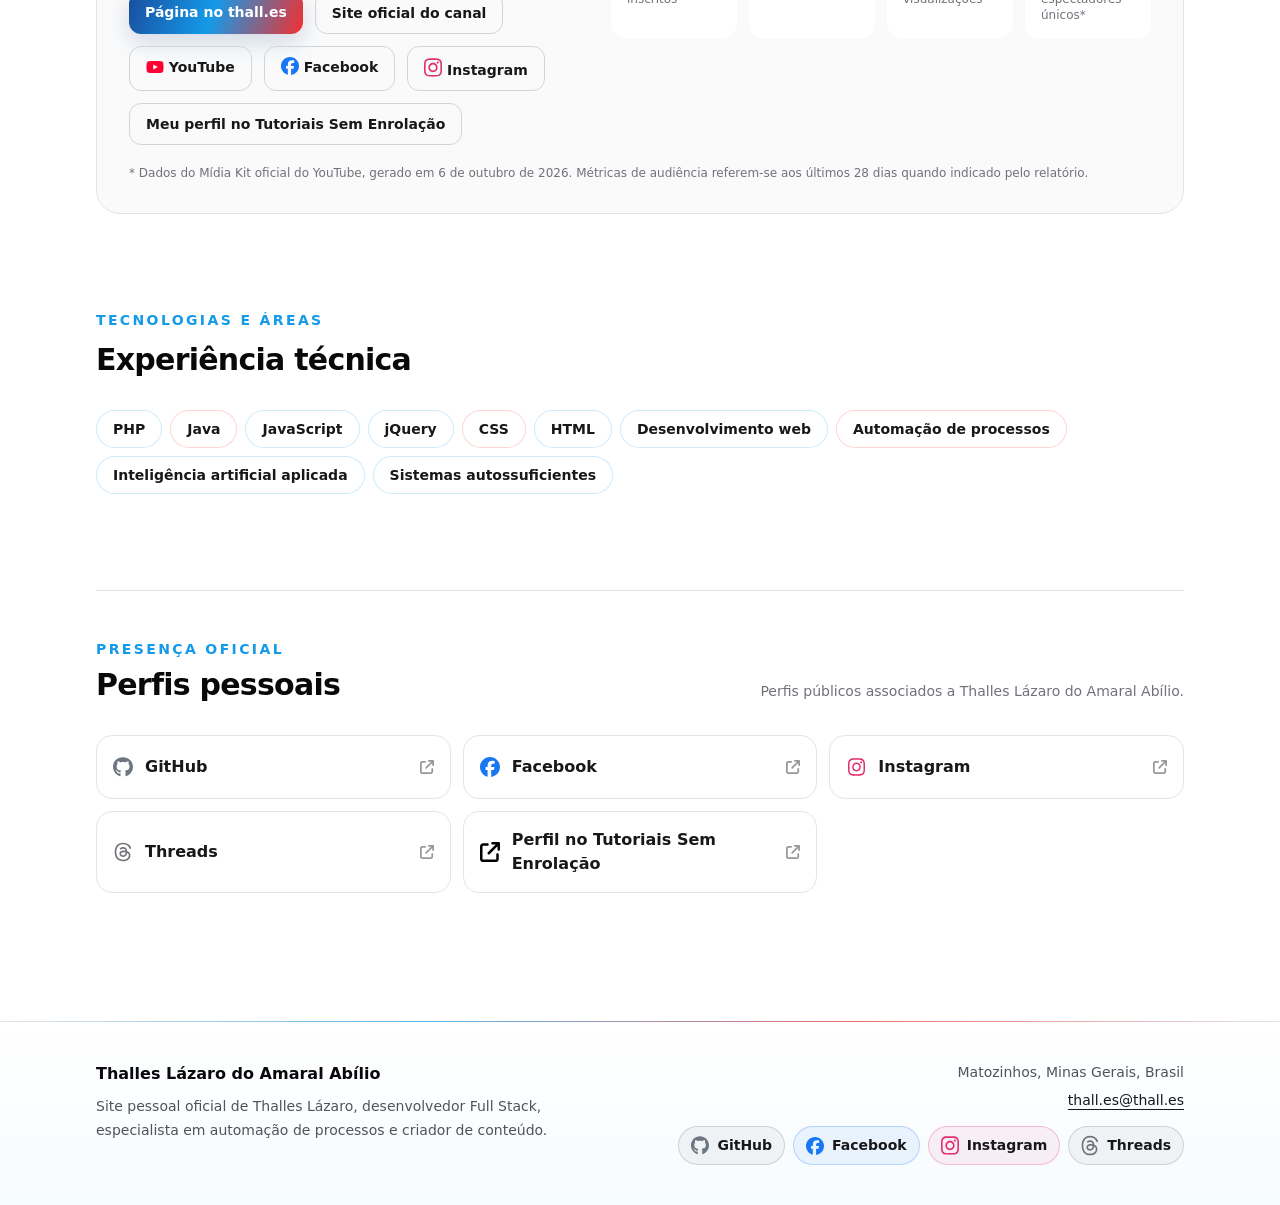
==== commit b203ef85: "Add files via upload" ====
--- a/index.html
+++ b/index.html
@@ -9,7 +9,7 @@
   <meta name="robots" content="index,follow,max-image-preview:large,max-snippet:-1,max-video-preview:-1">
   <meta name="referrer" content="strict-origin-when-cross-origin">
   <meta name="color-scheme" content="light dark">
-  <meta name="theme-color" content="#fafafa" id="meta-theme-color">
+  <meta name="theme-color" content="#f8fbff" id="meta-theme-color">
   <link rel="canonical" href="https://thall.es/">
   <link rel="alternate" hreflang="pt-BR" href="https://thall.es/">
   <link rel="alternate" hreflang="x-default" href="https://thall.es/">
@@ -18,7 +18,7 @@
   <link rel="me" href="https://www.threads.com/@eu.thall.es">
   <link rel="me" href="https://github.com/ThallesLazaro/Eu">
   <link rel="me" href="http://tutoriaisse.com/perfil-thalles-lazaro">
-  <link rel="icon" href="favicon.svg" type="image/svg+xml">
+  <link rel="icon" href="favicon.ico" sizes="any">
   <link rel="manifest" href="site.webmanifest">
 
   <meta property="og:locale" content="pt_BR">
@@ -152,12 +152,17 @@
 </script>
   <script src="script.js" defer></script>
 </head>
-<body class="min-h-screen bg-white text-zinc-900 antialiased dark:bg-zinc-950 dark:text-zinc-100">
-
-<header class="border-b border-zinc-200 bg-white/95 dark:border-zinc-800 dark:bg-zinc-950/95">
+<body class="site-shell min-h-screen bg-white text-zinc-900 antialiased dark:bg-zinc-950 dark:text-zinc-100">
+
+<header class="site-header border-b border-zinc-200 bg-white/95 dark:border-zinc-800 dark:bg-zinc-950/95">
   <div class="mx-auto flex max-w-6xl items-center justify-between gap-4 px-4 py-4 sm:px-6 lg:px-8">
-    <a href="/" class="min-w-0 text-base font-black tracking-tight text-zinc-950 dark:text-white" aria-label="Thalles Lázaro — início">THALLES LÁZARO</a>
-    <nav class="hidden items-center gap-1 lg:flex" aria-label="Navegação principal"><a href="/" class="rounded-lg px-3 py-2 text-sm font-medium transition hover:bg-zinc-100 dark:hover:bg-zinc-900 text-zinc-950 dark:text-white" aria-current="page">Início</a><a href="/sobre" class="rounded-lg px-3 py-2 text-sm font-medium transition hover:bg-zinc-100 dark:hover:bg-zinc-900 text-zinc-600 dark:text-zinc-300" >Sobre</a><a href="/projetos" class="rounded-lg px-3 py-2 text-sm font-medium transition hover:bg-zinc-100 dark:hover:bg-zinc-900 text-zinc-600 dark:text-zinc-300" >Projetos</a><a href="/tutoriais-sem-enrolacao" class="rounded-lg px-3 py-2 text-sm font-medium transition hover:bg-zinc-100 dark:hover:bg-zinc-900 text-zinc-600 dark:text-zinc-300" >Tutoriais Sem Enrolação</a><a href="/contato" class="rounded-lg px-3 py-2 text-sm font-medium transition hover:bg-zinc-100 dark:hover:bg-zinc-900 text-zinc-600 dark:text-zinc-300" >Contato</a><a href="/fontes" class="rounded-lg px-3 py-2 text-sm font-medium transition hover:bg-zinc-100 dark:hover:bg-zinc-900 text-zinc-600 dark:text-zinc-300" >Fontes</a></nav>
+    <a href="/" class="site-brand min-w-0 text-base font-black tracking-tight" aria-label="Thalles Lázaro — início">THALLES LÁZARO</a>
+    <nav class="hidden items-center gap-1 lg:flex" aria-label="Navegação principal"><a href="/" class="rounded-lg px-3 py-2 text-sm font-medium transition hover:bg-zinc-100 dark:hover:bg-zinc-900 text-zinc-950 dark:text-white" aria-current="page">Início</a>
+<a href="/sobre" class="rounded-lg px-3 py-2 text-sm font-medium transition hover:bg-zinc-100 dark:hover:bg-zinc-900 text-zinc-600 dark:text-zinc-300" >Sobre</a>
+<a href="/projetos" class="rounded-lg px-3 py-2 text-sm font-medium transition hover:bg-zinc-100 dark:hover:bg-zinc-900 text-zinc-600 dark:text-zinc-300" >Projetos</a>
+<a href="/tutoriais-sem-enrolacao" class="rounded-lg px-3 py-2 text-sm font-medium transition hover:bg-zinc-100 dark:hover:bg-zinc-900 text-zinc-600 dark:text-zinc-300" >Tutoriais Sem Enrolação</a>
+<a href="/contato" class="rounded-lg px-3 py-2 text-sm font-medium transition hover:bg-zinc-100 dark:hover:bg-zinc-900 text-zinc-600 dark:text-zinc-300" >Contato</a>
+<a href="/fontes" class="rounded-lg px-3 py-2 text-sm font-medium transition hover:bg-zinc-100 dark:hover:bg-zinc-900 text-zinc-600 dark:text-zinc-300" >Fontes</a></nav>
     <div class="flex items-center gap-2">
       <div class="flex items-center rounded-xl border border-zinc-200 bg-zinc-50 p-1 dark:border-zinc-800 dark:bg-zinc-900" role="group" aria-label="Tema do site">
         <button type="button" data-theme-choice="sistema" class="theme-choice inline-flex min-h-9 min-w-9 items-center justify-center rounded-lg px-2 text-xs font-semibold text-zinc-600 transition hover:bg-white dark:text-zinc-300 dark:hover:bg-zinc-800" aria-label="Usar tema do sistema" title="Sistema">
@@ -177,32 +182,37 @@
         <summary class="flex min-h-11 min-w-11 cursor-pointer list-none items-center justify-center rounded-xl border border-zinc-200 bg-white text-zinc-900 dark:border-zinc-800 dark:bg-zinc-950 dark:text-white" aria-label="Abrir menu">
           <img src="fa-bars.svg" alt="" class="h-5 w-5 dark:invert" width="20" height="20">
         </summary>
-        <nav class="absolute right-0 z-20 mt-2 w-72 rounded-2xl border border-zinc-200 bg-white p-2 shadow-xl dark:border-zinc-800 dark:bg-zinc-950" aria-label="Navegação móvel"><a href="/" class="block rounded-lg px-3 py-2 text-sm font-medium hover:bg-zinc-100 dark:hover:bg-zinc-900">Início</a><a href="/sobre" class="block rounded-lg px-3 py-2 text-sm font-medium hover:bg-zinc-100 dark:hover:bg-zinc-900">Sobre</a><a href="/projetos" class="block rounded-lg px-3 py-2 text-sm font-medium hover:bg-zinc-100 dark:hover:bg-zinc-900">Projetos</a><a href="/tutoriais-sem-enrolacao" class="block rounded-lg px-3 py-2 text-sm font-medium hover:bg-zinc-100 dark:hover:bg-zinc-900">Tutoriais Sem Enrolação</a><a href="/contato" class="block rounded-lg px-3 py-2 text-sm font-medium hover:bg-zinc-100 dark:hover:bg-zinc-900">Contato</a><a href="/fontes" class="block rounded-lg px-3 py-2 text-sm font-medium hover:bg-zinc-100 dark:hover:bg-zinc-900">Fontes</a></nav>
+        <nav class="absolute right-0 z-20 mt-2 w-72 rounded-2xl border border-zinc-200 bg-white p-2 shadow-xl dark:border-zinc-800 dark:bg-zinc-950" aria-label="Navegação móvel"><a href="/" class="block rounded-lg px-3 py-2 text-sm font-medium hover:bg-zinc-100 dark:hover:bg-zinc-900">Início</a>
+<a href="/sobre" class="block rounded-lg px-3 py-2 text-sm font-medium hover:bg-zinc-100 dark:hover:bg-zinc-900">Sobre</a>
+<a href="/projetos" class="block rounded-lg px-3 py-2 text-sm font-medium hover:bg-zinc-100 dark:hover:bg-zinc-900">Projetos</a>
+<a href="/tutoriais-sem-enrolacao" class="block rounded-lg px-3 py-2 text-sm font-medium hover:bg-zinc-100 dark:hover:bg-zinc-900">Tutoriais Sem Enrolação</a>
+<a href="/contato" class="block rounded-lg px-3 py-2 text-sm font-medium hover:bg-zinc-100 dark:hover:bg-zinc-900">Contato</a>
+<a href="/fontes" class="block rounded-lg px-3 py-2 text-sm font-medium hover:bg-zinc-100 dark:hover:bg-zinc-900">Fontes</a></nav>
       </details>
     </div>
   </div>
 </header>
 <main>
 
-<section class="mx-auto max-w-6xl px-4 pb-14 pt-14 sm:px-6 sm:pt-20 lg:px-8 lg:pt-24">
+<section class="hero-section mx-auto max-w-6xl px-4 pb-14 pt-14 sm:px-6 sm:pt-20 lg:px-8 lg:pt-24">
   <div class="grid items-center gap-12 lg:grid-cols-[1fr_360px] lg:gap-16">
     <div>
-      <p class="mb-4 text-sm font-bold uppercase tracking-[0.18em] text-zinc-500 dark:text-zinc-400">Pessoa · site oficial</p>
+      <p class="eyebrow mb-4 text-sm font-bold uppercase tracking-[0.18em] text-zinc-500 dark:text-zinc-400">Pessoa · site oficial</p>
       <h1 class="max-w-4xl text-4xl font-black tracking-tight text-zinc-950 sm:text-5xl lg:text-6xl dark:text-white">Thalles Lázaro do Amaral Abílio</h1>
       <p class="mt-4 text-lg font-semibold text-zinc-600 dark:text-zinc-300">Também conhecido como Thalles Lázaro</p>
       <p class="mt-7 max-w-3xl text-xl leading-8 text-zinc-700 dark:text-zinc-300">Desenvolvedor Full Stack, especialista em automação de processos e criador de conteúdo.</p>
       <p class="mt-5 max-w-3xl text-base leading-7 text-zinc-600 dark:text-zinc-400">Atua com programação desde 2007, desenvolvendo soluções web, sistemas autossuficientes, automações e aplicações que integram recursos de inteligência artificial.</p>
       <div class="mt-8 flex flex-wrap gap-3">
-        <a href="/sobre" class="rounded-xl bg-zinc-950 px-5 py-3 text-sm font-bold text-white transition hover:bg-zinc-800 dark:bg-white dark:text-zinc-950 dark:hover:bg-zinc-200">Conhecer trajetória</a>
+        <a href="/sobre" class="rounded-xl bg-zinc-950 px-5 py-3 text-sm font-bold text-white transition hover:bg-zinc-800 dark:bg-white dark:text-zinc-950 dark:hover:bg-zinc-200 btn-primary">Conhecer trajetória</a>
         <a href="mailto:thall.es@thall.es" class="rounded-xl border border-zinc-300 px-5 py-3 text-sm font-bold text-zinc-900 transition hover:bg-zinc-50 dark:border-zinc-700 dark:text-white dark:hover:bg-zinc-900">Entrar em contato</a>
       </div>
       <div class="mt-8 flex flex-wrap gap-x-6 gap-y-3 text-sm text-zinc-600 dark:text-zinc-400">
         <span class="inline-flex items-center gap-2"><img src="fa-location-dot.svg" alt="" class="h-4 w-4 dark:invert" width="16" height="16">Matozinhos, Minas Gerais, Brasil</span>
-        <a href="https://github.com/ThallesLazaro/Eu" target="_blank" rel="me noopener noreferrer" class="inline-flex items-center gap-2 underline underline-offset-4"><img src="fa-github.svg" alt="" class="h-4 w-4 dark:invert" width="16" height="16">GitHub</a>
+        <a href="https://github.com/ThallesLazaro/Eu" target="_blank" rel="me noopener noreferrer" class="inline-flex items-center gap-2 underline underline-offset-4 social-link social-github"><img src="fa-github.svg" alt="" class="h-4 w-4 social-icon" width="16" height="16">GitHub</a>
       </div>
     </div>
     <div class="mx-auto w-full max-w-sm">
-      <div class="aspect-square overflow-hidden rounded-[2rem] border border-zinc-200 bg-zinc-100 dark:border-zinc-800 dark:bg-zinc-900">
+      <div class="portrait-frame aspect-square overflow-hidden rounded-[2rem] border border-zinc-200 bg-zinc-100 dark:border-zinc-800 dark:bg-zinc-900">
         <img src="foto-thalles-lazaro.webp" alt="Thalles Lázaro do Amaral Abílio" width="1200" height="1200" fetchpriority="high" class="h-full w-full object-cover">
       </div>
       <p class="mt-3 text-center text-xs text-zinc-500 dark:text-zinc-500">Foto oficial de Thalles Lázaro</p>
@@ -220,7 +230,7 @@
 
 <section class="mx-auto max-w-6xl px-4 py-16 sm:px-6 lg:px-8">
   <div class="grid gap-12 lg:grid-cols-[0.8fr_1.2fr]">
-    <div><p class="text-sm font-bold uppercase tracking-[0.16em] text-zinc-500">Sobre</p><h2 class="mt-3 text-3xl font-black tracking-tight text-zinc-950 dark:text-white">Tecnologia para reduzir trabalho repetitivo.</h2></div>
+    <div><p class="eyebrow text-sm font-bold uppercase tracking-[0.16em] text-zinc-500">Sobre</p><h2 class="mt-3 text-3xl font-black tracking-tight text-zinc-950 dark:text-white">Tecnologia para reduzir trabalho repetitivo.</h2></div>
     <div class="space-y-5 text-base leading-7 text-zinc-600 dark:text-zinc-300">
       <p>Thalles Lázaro iniciou sua trajetória com programação em 2007, a partir do interesse por blogs, personalização de páginas e modificações de código. Com o tempo, transformou essa experiência em atuação profissional voltada ao desenvolvimento de sistemas e soluções para a web.</p>
       <p>Uma das características centrais de seu trabalho é a automação de tarefas e processos. A abordagem busca criar sistemas capazes de executar atividades repetitivas de forma automática, reduzindo intervenção humana e simplificando operações digitais.</p>
@@ -233,10 +243,15 @@
   <div class="rounded-3xl border border-zinc-200 bg-zinc-50 p-6 sm:p-8 dark:border-zinc-800 dark:bg-zinc-900/50">
     <div class="grid gap-8 lg:grid-cols-[1fr_1.2fr] lg:items-center">
       <div>
-        <p class="text-sm font-bold uppercase tracking-[0.16em] text-zinc-500">Canal</p>
+        <p class="eyebrow text-sm font-bold uppercase tracking-[0.16em] text-zinc-500">Canal</p>
         <h2 class="mt-3 text-3xl font-black tracking-tight text-zinc-950 dark:text-white">Tutoriais Sem Enrolação</h2>
         <p class="mt-4 leading-7 text-zinc-600 dark:text-zinc-300">Canal criado e apresentado por Thalles Lázaro, com tutoriais objetivos sobre internet, software, tecnologia, aplicativos e serviços digitais.</p>
-        <div class="mt-6 flex flex-wrap gap-3"><a href="/tutoriais-sem-enrolacao" class="rounded-xl bg-zinc-950 px-4 py-2.5 text-sm font-bold text-white dark:bg-white dark:text-zinc-950">Página no thall.es</a><a href="http://tutoriaisse.com/" target="_blank" rel="noopener noreferrer" class="rounded-xl border border-zinc-300 px-4 py-2.5 text-sm font-bold dark:border-zinc-700">Site oficial do canal</a><a href="https://youtube.com/@TutoriaisSE" target="_blank" rel="noopener noreferrer" class="rounded-xl border border-zinc-300 px-4 py-2.5 text-sm font-bold dark:border-zinc-700">YouTube</a><a href="https://www.facebook.com/TutoriaisSE/" target="_blank" rel="noopener noreferrer" class="rounded-xl border border-zinc-300 px-4 py-2.5 text-sm font-bold dark:border-zinc-700">Facebook</a><a href="https://www.instagram.com/tutoriaisse/" target="_blank" rel="noopener noreferrer" class="rounded-xl border border-zinc-300 px-4 py-2.5 text-sm font-bold dark:border-zinc-700">Instagram</a><a href="http://tutoriaisse.com/perfil-thalles-lazaro" target="_blank" rel="me noopener noreferrer" class="rounded-xl border border-zinc-300 px-4 py-2.5 text-sm font-bold dark:border-zinc-700">Meu perfil no Tutoriais Sem Enrolação</a></div>
+        <div class="mt-6 flex flex-wrap gap-3"><a href="/tutoriais-sem-enrolacao" class="rounded-xl bg-zinc-950 px-4 py-2.5 text-sm font-bold text-white dark:bg-white dark:text-zinc-950 btn-primary">Página no thall.es</a>
+<a href="http://tutoriaisse.com/" target="_blank" rel="noopener noreferrer" class="rounded-xl border border-zinc-300 px-4 py-2.5 text-sm font-bold dark:border-zinc-700">Site oficial do canal</a>
+<a href="https://youtube.com/@TutoriaisSE" target="_blank" rel="noopener noreferrer" class="rounded-xl border border-zinc-300 px-4 py-2.5 text-sm font-bold dark:border-zinc-700 social-link social-youtube"><img src="fa-youtube.svg" alt="" class="social-icon" width="18" height="18"> YouTube</a>
+<a href="https://www.facebook.com/TutoriaisSE/" target="_blank" rel="noopener noreferrer" class="rounded-xl border border-zinc-300 px-4 py-2.5 text-sm font-bold dark:border-zinc-700 social-link social-facebook"><img src="fa-facebook.svg" alt="" class="social-icon" width="18" height="18"> Facebook</a>
+<a href="https://www.instagram.com/tutoriaisse/" target="_blank" rel="noopener noreferrer" class="rounded-xl border border-zinc-300 px-4 py-2.5 text-sm font-bold dark:border-zinc-700 social-link social-instagram"><img src="fa-instagram.svg" alt="" class="social-icon" width="18" height="18"> Instagram</a>
+<a href="http://tutoriaisse.com/perfil-thalles-lazaro" target="_blank" rel="me noopener noreferrer" class="rounded-xl border border-zinc-300 px-4 py-2.5 text-sm font-bold dark:border-zinc-700">Meu perfil no Tutoriais Sem Enrolação</a></div>
       </div>
       <div class="grid grid-cols-2 gap-3 sm:grid-cols-4">
         <div class="rounded-2xl bg-white p-4 dark:bg-zinc-950"><p class="text-2xl font-black">23,9 mil</p><p class="mt-1 text-xs text-zinc-500">inscritos*</p></div>
@@ -250,33 +265,33 @@
 </section>
 
 <section class="mx-auto max-w-6xl px-4 py-16 sm:px-6 lg:px-8">
-  <p class="text-sm font-bold uppercase tracking-[0.16em] text-zinc-500">Tecnologias e áreas</p>
+  <p class="eyebrow text-sm font-bold uppercase tracking-[0.16em] text-zinc-500">Tecnologias e áreas</p>
   <h2 class="mt-3 text-3xl font-black tracking-tight text-zinc-950 dark:text-white">Experiência técnica</h2>
   <div class="mt-8 flex flex-wrap gap-2"><span class="rounded-full border border-zinc-200 bg-white px-4 py-2 text-sm font-semibold dark:border-zinc-800 dark:bg-zinc-900">PHP</span><span class="rounded-full border border-zinc-200 bg-white px-4 py-2 text-sm font-semibold dark:border-zinc-800 dark:bg-zinc-900">Java</span><span class="rounded-full border border-zinc-200 bg-white px-4 py-2 text-sm font-semibold dark:border-zinc-800 dark:bg-zinc-900">JavaScript</span><span class="rounded-full border border-zinc-200 bg-white px-4 py-2 text-sm font-semibold dark:border-zinc-800 dark:bg-zinc-900">jQuery</span><span class="rounded-full border border-zinc-200 bg-white px-4 py-2 text-sm font-semibold dark:border-zinc-800 dark:bg-zinc-900">CSS</span><span class="rounded-full border border-zinc-200 bg-white px-4 py-2 text-sm font-semibold dark:border-zinc-800 dark:bg-zinc-900">HTML</span><span class="rounded-full border border-zinc-200 bg-white px-4 py-2 text-sm font-semibold dark:border-zinc-800 dark:bg-zinc-900">Desenvolvimento web</span><span class="rounded-full border border-zinc-200 bg-white px-4 py-2 text-sm font-semibold dark:border-zinc-800 dark:bg-zinc-900">Automação de processos</span><span class="rounded-full border border-zinc-200 bg-white px-4 py-2 text-sm font-semibold dark:border-zinc-800 dark:bg-zinc-900">Inteligência artificial aplicada</span><span class="rounded-full border border-zinc-200 bg-white px-4 py-2 text-sm font-semibold dark:border-zinc-800 dark:bg-zinc-900">Sistemas autossuficientes</span></div>
 </section>
 
 <section class="mx-auto max-w-6xl px-4 py-8 sm:px-6 lg:px-8">
   <div class="flex flex-col gap-5 border-t border-zinc-200 pt-12 dark:border-zinc-800 sm:flex-row sm:items-end sm:justify-between">
-    <div><p class="text-sm font-bold uppercase tracking-[0.16em] text-zinc-500">Presença oficial</p><h2 class="mt-2 text-3xl font-black tracking-tight text-zinc-950 dark:text-white">Perfis pessoais</h2></div>
+    <div><p class="eyebrow text-sm font-bold uppercase tracking-[0.16em] text-zinc-500">Presença oficial</p><h2 class="mt-2 text-3xl font-black tracking-tight text-zinc-950 dark:text-white">Perfis pessoais</h2></div>
     <p class="max-w-xl text-sm leading-6 text-zinc-500">Perfis públicos associados a Thalles Lázaro do Amaral Abílio.</p>
   </div>
-  <div class="mt-8 grid gap-3 sm:grid-cols-2 lg:grid-cols-3"><a href="https://github.com/ThallesLazaro/Eu" target="_blank" rel="me noopener noreferrer" class="group flex min-h-16 items-center gap-3 rounded-2xl border border-zinc-200 bg-white p-4 transition hover:-translate-y-0.5 hover:border-zinc-400 dark:border-zinc-800 dark:bg-zinc-900 dark:hover:border-zinc-600">
-          <img src="fa-github.svg" alt="" class="h-5 w-5 shrink-0 dark:invert" width="20" height="20">
+  <div class="mt-8 grid gap-3 sm:grid-cols-2 lg:grid-cols-3"><a href="https://github.com/ThallesLazaro/Eu" target="_blank" rel="me noopener noreferrer" class="group flex min-h-16 items-center gap-3 rounded-2xl border border-zinc-200 bg-white p-4 transition hover:-translate-y-0.5 hover:border-zinc-400 dark:border-zinc-800 dark:bg-zinc-900 dark:hover:border-zinc-600 social-link social-github">
+          <img src="fa-github.svg" alt="" class="h-5 w-5 shrink-0 social-icon" width="20" height="20">
           <span class="min-w-0 flex-1"><span class="block font-semibold text-zinc-900 dark:text-white">GitHub</span></span>
           <img src="fa-arrow-up-right-from-square.svg" alt="" class="h-3.5 w-3.5 opacity-40 dark:invert" width="14" height="14">
         </a>
-<a href="https://www.facebook.com/www.Thall.es" target="_blank" rel="me noopener noreferrer" class="group flex min-h-16 items-center gap-3 rounded-2xl border border-zinc-200 bg-white p-4 transition hover:-translate-y-0.5 hover:border-zinc-400 dark:border-zinc-800 dark:bg-zinc-900 dark:hover:border-zinc-600">
-          <img src="fa-facebook.svg" alt="" class="h-5 w-5 shrink-0 dark:invert" width="20" height="20">
+<a href="https://www.facebook.com/www.Thall.es" target="_blank" rel="me noopener noreferrer" class="group flex min-h-16 items-center gap-3 rounded-2xl border border-zinc-200 bg-white p-4 transition hover:-translate-y-0.5 hover:border-zinc-400 dark:border-zinc-800 dark:bg-zinc-900 dark:hover:border-zinc-600 social-link social-facebook">
+          <img src="fa-facebook.svg" alt="" class="h-5 w-5 shrink-0 social-icon" width="20" height="20">
           <span class="min-w-0 flex-1"><span class="block font-semibold text-zinc-900 dark:text-white">Facebook</span></span>
           <img src="fa-arrow-up-right-from-square.svg" alt="" class="h-3.5 w-3.5 opacity-40 dark:invert" width="14" height="14">
         </a>
-<a href="https://www.instagram.com/eu.thall.es/" target="_blank" rel="me noopener noreferrer" class="group flex min-h-16 items-center gap-3 rounded-2xl border border-zinc-200 bg-white p-4 transition hover:-translate-y-0.5 hover:border-zinc-400 dark:border-zinc-800 dark:bg-zinc-900 dark:hover:border-zinc-600">
-          <img src="fa-instagram.svg" alt="" class="h-5 w-5 shrink-0 dark:invert" width="20" height="20">
+<a href="https://www.instagram.com/eu.thall.es/" target="_blank" rel="me noopener noreferrer" class="group flex min-h-16 items-center gap-3 rounded-2xl border border-zinc-200 bg-white p-4 transition hover:-translate-y-0.5 hover:border-zinc-400 dark:border-zinc-800 dark:bg-zinc-900 dark:hover:border-zinc-600 social-link social-instagram">
+          <img src="fa-instagram.svg" alt="" class="h-5 w-5 shrink-0 social-icon" width="20" height="20">
           <span class="min-w-0 flex-1"><span class="block font-semibold text-zinc-900 dark:text-white">Instagram</span></span>
           <img src="fa-arrow-up-right-from-square.svg" alt="" class="h-3.5 w-3.5 opacity-40 dark:invert" width="14" height="14">
         </a>
-<a href="https://www.threads.com/@eu.thall.es" target="_blank" rel="me noopener noreferrer" class="group flex min-h-16 items-center gap-3 rounded-2xl border border-zinc-200 bg-white p-4 transition hover:-translate-y-0.5 hover:border-zinc-400 dark:border-zinc-800 dark:bg-zinc-900 dark:hover:border-zinc-600">
-          <img src="fa-threads.svg" alt="" class="h-5 w-5 shrink-0 dark:invert" width="20" height="20">
+<a href="https://www.threads.com/@eu.thall.es" target="_blank" rel="me noopener noreferrer" class="group flex min-h-16 items-center gap-3 rounded-2xl border border-zinc-200 bg-white p-4 transition hover:-translate-y-0.5 hover:border-zinc-400 dark:border-zinc-800 dark:bg-zinc-900 dark:hover:border-zinc-600 social-link social-threads">
+          <img src="fa-threads.svg" alt="" class="h-5 w-5 shrink-0 social-icon" width="20" height="20">
           <span class="min-w-0 flex-1"><span class="block font-semibold text-zinc-900 dark:text-white">Threads</span></span>
           <img src="fa-arrow-up-right-from-square.svg" alt="" class="h-3.5 w-3.5 opacity-40 dark:invert" width="14" height="14">
         </a>
@@ -289,7 +304,7 @@
 
 </main>
 
-<footer class="mt-24 border-t border-zinc-200 dark:border-zinc-800">
+<footer class="site-footer mt-24 border-t border-zinc-200 dark:border-zinc-800">
   <div class="mx-auto grid max-w-6xl gap-8 px-4 py-10 sm:px-6 md:grid-cols-2 lg:px-8">
     <div>
       <p class="font-bold text-zinc-950 dark:text-white">Thalles Lázaro do Amaral Abílio</p>
@@ -297,8 +312,13 @@
     </div>
     <div class="md:text-right">
       <p class="text-sm text-zinc-600 dark:text-zinc-400">Matozinhos, Minas Gerais, Brasil</p>
-      <p class="mt-2 text-sm"><a href="mailto:thall.es@thall.es" class="font-medium underline underline-offset-4">thall.es@thall.es</a></p>
-      <div class="mt-3 flex flex-wrap gap-x-4 gap-y-2 text-sm md:justify-end"><a href="https://github.com/ThallesLazaro/Eu" target="_blank" rel="me noopener noreferrer" class="underline decoration-zinc-300 underline-offset-4 hover:decoration-zinc-950 dark:decoration-zinc-700 dark:hover:decoration-white">GitHub</a><a href="https://www.facebook.com/www.Thall.es" target="_blank" rel="me noopener noreferrer" class="underline decoration-zinc-300 underline-offset-4 hover:decoration-zinc-950 dark:decoration-zinc-700 dark:hover:decoration-white">Facebook</a><a href="https://www.instagram.com/eu.thall.es/" target="_blank" rel="me noopener noreferrer" class="underline decoration-zinc-300 underline-offset-4 hover:decoration-zinc-950 dark:decoration-zinc-700 dark:hover:decoration-white">Instagram</a><a href="https://www.threads.com/@eu.thall.es" target="_blank" rel="me noopener noreferrer" class="underline decoration-zinc-300 underline-offset-4 hover:decoration-zinc-950 dark:decoration-zinc-700 dark:hover:decoration-white">Threads</a></div>
+      <p class="mt-2 text-sm"><a href="mailto:thall.es@thall.es" class="footer-email font-medium underline underline-offset-4">thall.es@thall.es</a></p>
+      <nav class="footer-social mt-4 flex flex-wrap gap-2 md:justify-end" aria-label="Perfis sociais oficiais de Thalles Lázaro">
+        <a href="https://github.com/ThallesLazaro/Eu" target="_blank" rel="me noopener noreferrer" class="social-chip social-github"><img src="fa-github.svg" alt="" width="18" height="18">GitHub</a>
+        <a href="https://www.facebook.com/www.Thall.es" target="_blank" rel="me noopener noreferrer" class="social-chip social-facebook"><img src="fa-facebook.svg" alt="" width="18" height="18">Facebook</a>
+        <a href="https://www.instagram.com/eu.thall.es/" target="_blank" rel="me noopener noreferrer" class="social-chip social-instagram"><img src="fa-instagram.svg" alt="" width="18" height="18">Instagram</a>
+        <a href="https://www.threads.com/@eu.thall.es" target="_blank" rel="me noopener noreferrer" class="social-chip social-threads"><img src="fa-threads.svg" alt="" width="18" height="18">Threads</a>
+      </nav>
     </div>
   </div>
 </footer>
--- a/estilo.css
+++ b/estilo.css
@@ -1,11 +1,215 @@
 html { scroll-behavior: smooth; }
 html.dark { color-scheme: dark; }
 html:not(.dark) { color-scheme: light; }
-body { font-family: ui-sans-serif, system-ui, -apple-system, BlinkMacSystemFont, "Segoe UI", sans-serif; }
+
+:root {
+  --th-blue: #139ae8;
+  --th-blue-deep: #1a4d9e;
+  --th-red: #f32f2e;
+  --th-red-deep: #99101a;
+  --th-ink: #07111f;
+  --th-blue-soft: rgb(19 154 232 / .10);
+  --th-red-soft: rgb(243 47 46 / .09);
+  --th-line: rgb(19 154 232 / .22);
+}
+
+body {
+  font-family: ui-sans-serif, system-ui, -apple-system, BlinkMacSystemFont, "Segoe UI", sans-serif;
+}
+
+body.site-shell {
+  background-image:
+    radial-gradient(circle at 0 0, rgb(19 154 232 / .10), transparent 27rem),
+    radial-gradient(circle at 100% 9rem, rgb(243 47 46 / .08), transparent 28rem);
+  background-attachment: fixed;
+}
+.dark body.site-shell {
+  background-image:
+    radial-gradient(circle at 0 0, rgb(19 154 232 / .14), transparent 29rem),
+    radial-gradient(circle at 100% 10rem, rgb(243 47 46 / .10), transparent 30rem);
+}
+
+body.site-shell::before {
+  content: "";
+  position: fixed;
+  inset: 0 0 auto 0;
+  z-index: 60;
+  height: 3px;
+  background: linear-gradient(90deg, var(--th-blue), var(--th-blue-deep) 42%, var(--th-red) 67%, var(--th-red-deep));
+  pointer-events: none;
+}
+
 summary::-webkit-details-marker { display: none; }
-.theme-choice.is-active { background: #ffffff; color: #09090b; box-shadow: 0 1px 2px rgb(0 0 0 / .08); }
-.dark .theme-choice.is-active { background: #27272a; color: #ffffff; }
+
+.site-header {
+  position: relative;
+  z-index: 40;
+  backdrop-filter: blur(14px);
+  box-shadow: 0 1px 0 rgb(19 154 232 / .08);
+}
+
+.site-brand {
+  color: transparent;
+  background: linear-gradient(100deg, var(--th-blue) 5%, var(--th-blue-deep) 47%, var(--th-red) 60%, var(--th-red-deep));
+  background-clip: text;
+  -webkit-background-clip: text;
+  text-decoration: none;
+}
+
+.site-header nav a[aria-current="page"] {
+  color: var(--th-blue) !important;
+  background: linear-gradient(135deg, var(--th-blue-soft), var(--th-red-soft));
+  box-shadow: inset 0 0 0 1px rgb(19 154 232 / .14);
+}
+.dark .site-header nav a[aria-current="page"] { color: #72cfff !important; }
+
+.hero-section {
+  position: relative;
+}
+.hero-section::before {
+  content: "";
+  position: absolute;
+  inset: 0;
+  z-index: -1;
+  background: linear-gradient(135deg, rgb(19 154 232 / .055), transparent 40%, rgb(243 47 46 / .045));
+  pointer-events: none;
+}
+
+.eyebrow {
+  color: var(--th-blue) !important;
+  letter-spacing: .17em;
+}
+section:nth-of-type(even) > .eyebrow,
+section:nth-of-type(even) > div > .eyebrow { color: var(--th-red) !important; }
+.dark .eyebrow { filter: saturate(1.15) brightness(1.18); }
+
+.btn-primary {
+  border: 0 !important;
+  color: #fff !important;
+  background: linear-gradient(110deg, var(--th-blue-deep), var(--th-blue) 48%, var(--th-red)) !important;
+  box-shadow: 0 10px 24px rgb(19 154 232 / .16), 0 6px 18px rgb(243 47 46 / .10);
+}
+.btn-primary:hover {
+  transform: translateY(-1px);
+  filter: saturate(1.08) brightness(1.04);
+}
+.dark .btn-primary { color: #fff !important; }
+
+.portrait-frame,
+.media-frame {
+  border-color: rgb(19 154 232 / .35) !important;
+  box-shadow: 0 22px 55px rgb(19 154 232 / .10), 0 14px 36px rgb(243 47 46 / .08);
+}
+
+main [class*="rounded-3xl"] {
+  transition: border-color .2s ease, box-shadow .2s ease, transform .2s ease;
+}
+main [class*="rounded-3xl"]:hover {
+  border-color: rgb(19 154 232 / .28);
+  box-shadow: 0 18px 40px rgb(7 17 31 / .06);
+}
+.dark main [class*="rounded-3xl"]:hover {
+  border-color: rgb(19 154 232 / .34);
+  box-shadow: 0 18px 42px rgb(0 0 0 / .20);
+}
+
+main .rounded-full {
+  border-color: rgb(19 154 232 / .20) !important;
+}
+main .rounded-full:nth-child(3n+2) { border-color: rgb(243 47 46 / .20) !important; }
+
+.social-link {
+  --social-color: var(--th-blue);
+  text-decoration-color: color-mix(in srgb, var(--social-color) 45%, transparent);
+  text-underline-offset: 4px;
+}
+.social-link:hover { color: var(--social-color); }
+.social-icon {
+  display: inline-block;
+  flex: none;
+  object-fit: contain;
+  filter: none !important;
+  vertical-align: -0.18em;
+}
+.social-github { --social-color: #6e7681; }
+.social-facebook { --social-color: #1877f2; }
+.social-instagram { --social-color: #e1306c; }
+.social-threads { --social-color: #73737c; }
+.social-youtube { --social-color: #ff0033; }
+
+.social-chip {
+  --social-color: var(--th-blue);
+  display: inline-flex;
+  min-height: 38px;
+  align-items: center;
+  gap: 8px;
+  border: 1px solid color-mix(in srgb, var(--social-color) 26%, transparent);
+  border-radius: 999px;
+  padding: 8px 12px;
+  color: inherit;
+  background: color-mix(in srgb, var(--social-color) 7%, transparent);
+  font-size: .875rem;
+  font-weight: 700;
+  text-decoration: none;
+  transition: transform .18s ease, border-color .18s ease, background-color .18s ease;
+}
+.social-chip:hover {
+  color: var(--social-color);
+  border-color: color-mix(in srgb, var(--social-color) 52%, transparent);
+  background: color-mix(in srgb, var(--social-color) 12%, transparent);
+  transform: translateY(-1px);
+}
+.social-chip img { filter: none !important; }
+.social-chip.social-github { --social-color: #6e7681; }
+.social-chip.social-facebook { --social-color: #1877f2; }
+.social-chip.social-instagram { --social-color: #e1306c; }
+.social-chip.social-threads { --social-color: #73737c; }
+.social-chip.social-youtube { --social-color: #ff0033; }
+
+.site-footer {
+  position: relative;
+  background: linear-gradient(180deg, transparent, rgb(19 154 232 / .035));
+}
+.site-footer::before {
+  content: "";
+  position: absolute;
+  inset: -1px 0 auto 0;
+  height: 1px;
+  background: linear-gradient(90deg, transparent, var(--th-blue), var(--th-red), transparent);
+  opacity: .65;
+}
+.footer-email:hover { color: var(--th-blue); }
+
+.theme-choice.is-active {
+  background: #ffffff;
+  color: var(--th-blue-deep);
+  box-shadow: 0 1px 3px rgb(19 154 232 / .15), inset 0 0 0 1px rgb(19 154 232 / .12);
+}
+.dark .theme-choice.is-active {
+  background: #27272a;
+  color: #72cfff;
+}
+
 [data-social-placeholder="true"] { position: relative; }
 [data-social-placeholder="true"]::after { content: ""; position: absolute; inset: 0; border-radius: inherit; pointer-events: none; }
-:focus-visible { outline: 2px solid currentColor; outline-offset: 3px; }
-@media (prefers-reduced-motion: reduce) { html { scroll-behavior: auto; } *, *::before, *::after { scroll-behavior: auto !important; transition-duration: .01ms !important; animation-duration: .01ms !important; animation-iteration-count: 1 !important; } }
+
+:focus-visible {
+  outline: 3px solid color-mix(in srgb, var(--th-blue) 72%, white);
+  outline-offset: 3px;
+}
+
+@media (max-width: 640px) {
+  body.site-shell { background-attachment: scroll; }
+  .site-brand { font-size: .92rem; }
+  .social-chip { min-height: 42px; }
+}
+
+@media (prefers-reduced-motion: reduce) {
+  html { scroll-behavior: auto; }
+  *, *::before, *::after {
+    scroll-behavior: auto !important;
+    transition-duration: .01ms !important;
+    animation-duration: .01ms !important;
+    animation-iteration-count: 1 !important;
+  }
+}
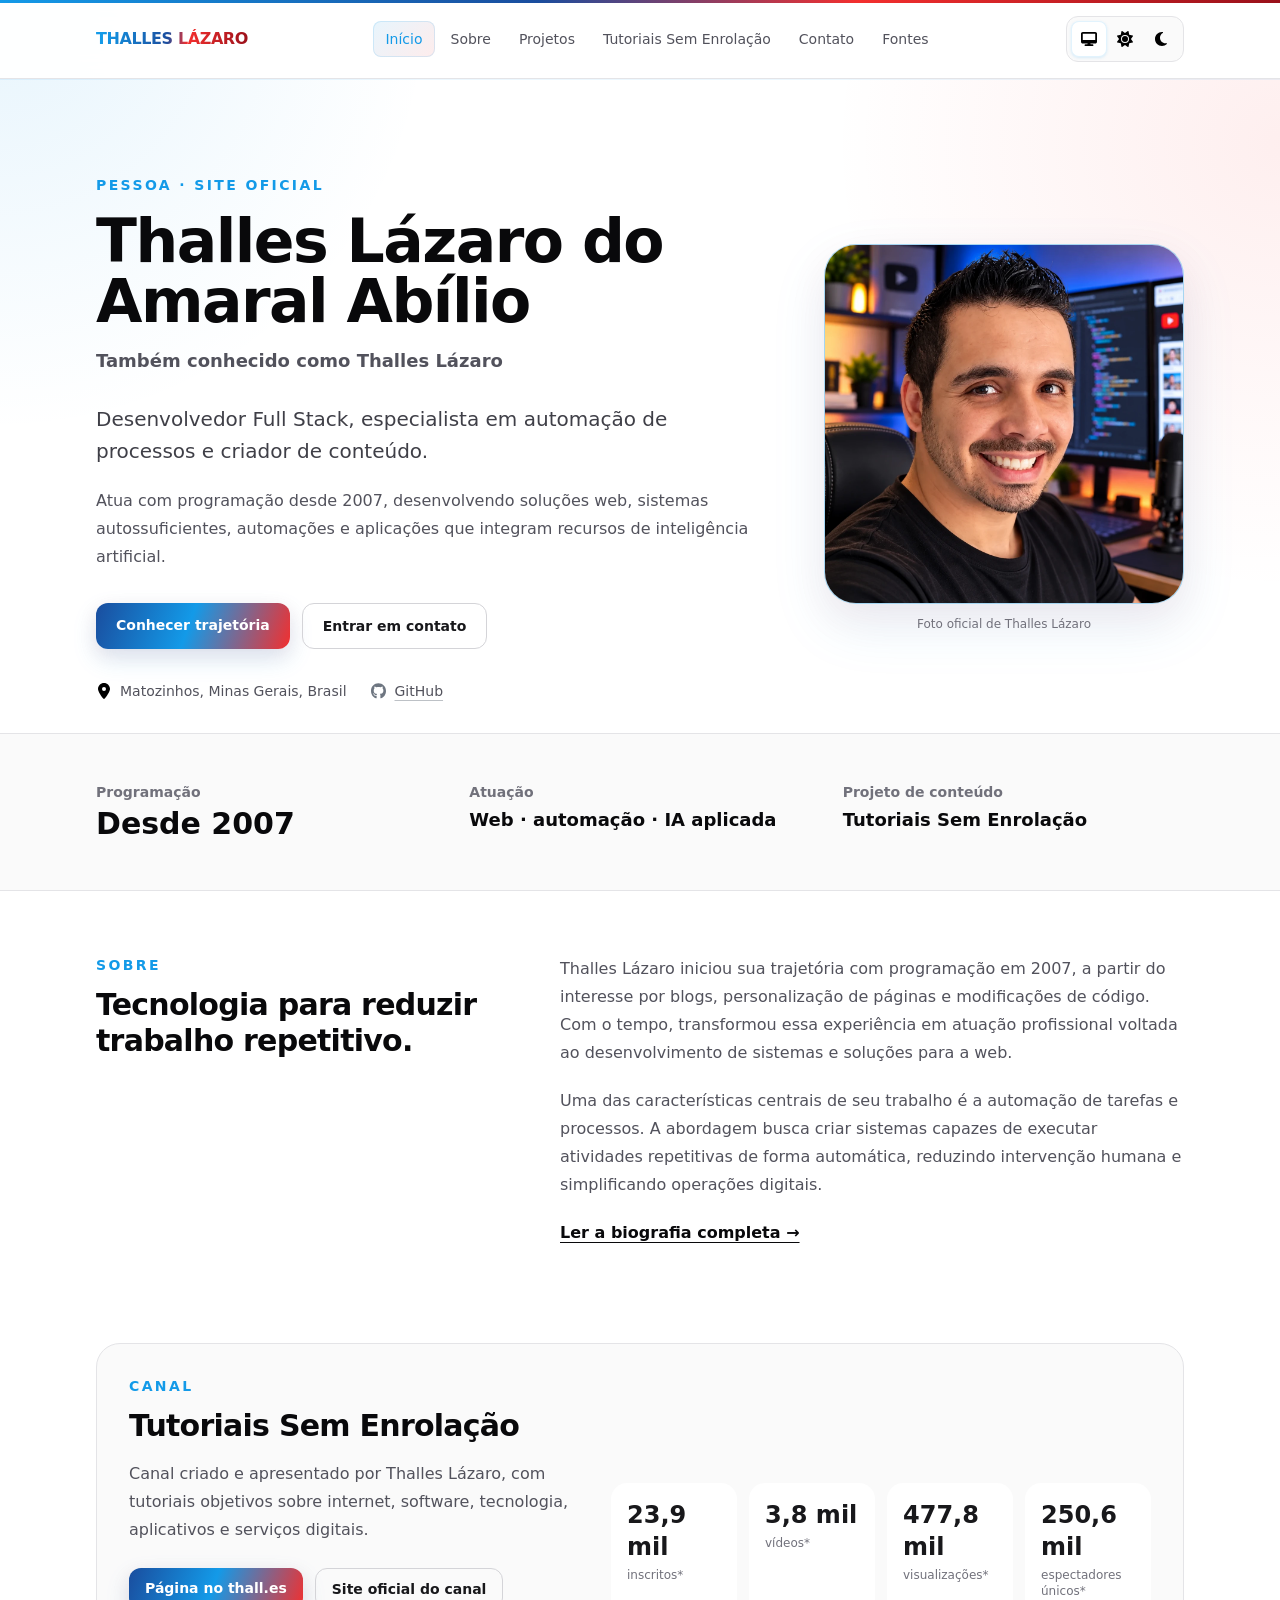
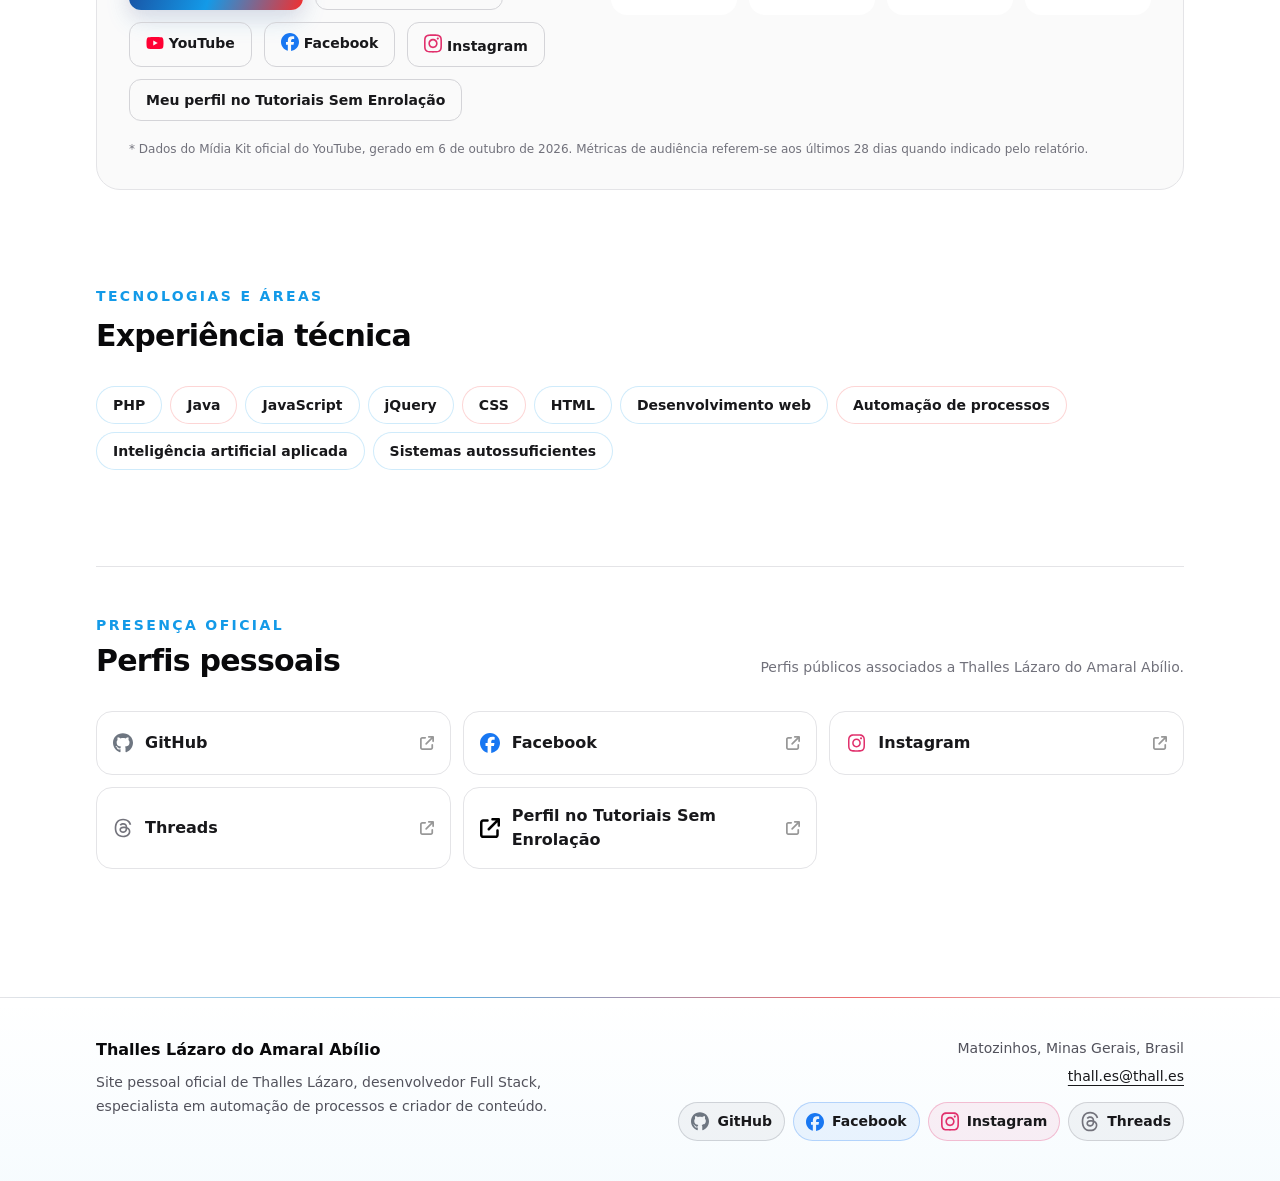
==== commit f1b1e797: "Add files via upload" ====
--- a/index.html
+++ b/index.html
@@ -194,7 +194,7 @@
 </header>
 <main>
 
-<section class="hero-section mx-auto max-w-6xl px-4 pb-14 pt-14 sm:px-6 sm:pt-20 lg:px-8 lg:pt-24">
+<section class="hero-section mx-auto max-w-6xl px-4 pb-8 pt-14 sm:px-6 sm:pt-20 lg:px-8 lg:pt-24">
   <div class="grid items-center gap-12 lg:grid-cols-[1fr_360px] lg:gap-16">
     <div>
       <p class="eyebrow mb-4 text-sm font-bold uppercase tracking-[0.18em] text-zinc-500 dark:text-zinc-400">Pessoa · site oficial</p>
--- a/estilo.css
+++ b/estilo.css
@@ -71,7 +71,7 @@
   position: absolute;
   inset: 0;
   z-index: -1;
-  background: linear-gradient(135deg, rgb(19 154 232 / .055), transparent 40%, rgb(243 47 46 / .045));
+  bbackground: linear-gradient(135deg, rgb(19 154 232 / .055), transparent 40%, rgb(243 47 46 / .045));
   pointer-events: none;
 }
 
